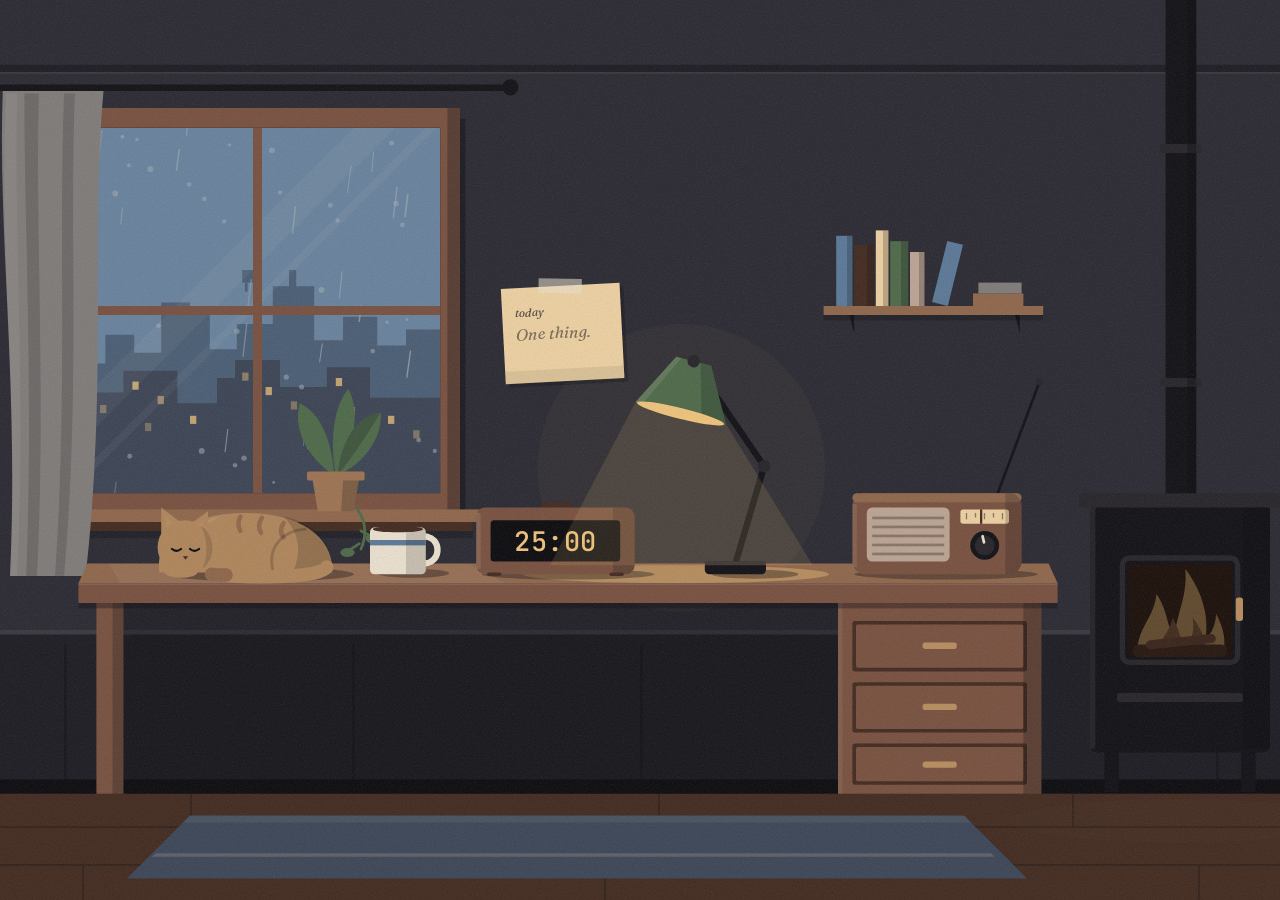
==== index.html @ 8e15c272 "Phase 2: room scene, responsive layout and object buttons - index.html with the final SVG scene and " ====
<!doctype html>
<html lang="en" data-time="evening">
<head>
  <meta charset="utf-8">
  <meta name="viewport" content="width=device-width, initial-scale=1, viewport-fit=cover">
  <meta http-equiv="Content-Security-Policy" content="default-src 'self'; script-src 'self'; style-src 'self'; font-src 'self'; img-src 'self' data:; media-src 'self'; connect-src 'self'; manifest-src 'self'; worker-src 'self'; object-src 'none'; base-uri 'none'; form-action 'none'">
  <meta name="description" content="A quiet room to focus in. Rain, a kettle, a stove, a radio and a desk clock that keeps your Pomodoro.">
  <meta name="color-scheme" content="dark">
  <meta name="theme-color" content="#2b2a33">
  <title>Nook</title>
  <link rel="icon" href="icons/favicon.svg" type="image/svg+xml">
  <link rel="preload" href="fonts/fraunces-var.woff2" as="font" type="font/woff2" crossorigin>
  <link rel="preload" href="fonts/fraunces-var-italic.woff2" as="font" type="font/woff2" crossorigin>
  <link rel="preload" href="fonts/jetbrains-mono-var.woff2" as="font" type="font/woff2" crossorigin>
  <link rel="stylesheet" href="css/tokens.css">
  <link rel="stylesheet" href="css/room.css">
  <link rel="stylesheet" href="css/ui.css">
  <script type="module" src="js/main.js"></script>
</head>
<body>
  <h1 class="visually-hidden">Nook, a focus room</h1>

  <main class="stage">
    <div class="scene" id="scene">
  <svg class="room" viewBox="0 0 1600 1000" preserveAspectRatio="xMidYMid meet" aria-hidden="true" focusable="false">
        <defs>
          <clipPath id="glass-clip"><rect x="172" y="142" width="406" height="406"/></clipPath>
          <clipPath id="firebox-clip"><rect x="1342" y="626" width="116" height="104" rx="6"/></clipPath>
        </defs>

        <!-- ===== Back wall ===== -->
        <g class="layer-wall">
          <rect class="f-wall" width="1600" height="1000"/>
          <rect class="f-wall-deep" y="72" width="1600" height="8"/>
          <rect class="f-wall-lit" y="80" width="1600" height="2"/>
          <rect class="f-wall-deep" y="700" width="1600" height="180"/>
          <rect class="f-wall-lit" y="700" width="1600" height="5"/>
          <g class="f-ink" opacity=".35">
            <rect x="160" y="716" width="3" height="150"/><rect x="480" y="716" width="3" height="150"/>
            <rect x="800" y="716" width="3" height="150"/><rect x="1120" y="716" width="3" height="150"/>
            <rect x="1440" y="716" width="3" height="150"/>
          </g>
        </g>

        <!-- ===== Lamp light on the wall: stepped, flat, no blur ===== -->
        <g class="lamp-halo" aria-hidden="true">
          <circle cx="846" cy="520" r="160"/>
        </g>

        <!-- ===== Window ===== -->
        <g id="window">
          <rect class="f-ink" x="160" y="132" width="446" height="446" opacity=".45"/>
          <g clip-path="url(#glass-clip)">
            <rect class="f-sky" x="172" y="142" width="406" height="406"/>
            <path class="f-city-far" d="M172 548V404h34v-32h32v20h30v-56h32v14h22v38h30v-28h40v-42h18v-18h8v18h20v60h32v-26h38v32h32v-18h38v182z"/>
            <g class="f-city-far"><rect x="358" y="300" width="22" height="14"/><rect x="361" y="314" width="3" height="10"/><rect x="374" y="314" width="3" height="10"/></g>
            <path class="f-city" d="M172 548V436h54v-24h60v36h44v-28h20v-20h50v30h52v-22h48v34h78v106z"/>
            <g class="city-lights f-lamp">
              <rect x="186" y="450" width="7" height="9"/><rect x="200" y="450" width="7" height="9" fill-opacity=".5"/>
              <rect x="236" y="424" width="7" height="9"/><rect x="264" y="440" width="7" height="9" fill-opacity=".7"/>
              <rect x="250" y="470" width="7" height="9" fill-opacity=".45"/><rect x="300" y="462" width="7" height="9"/>
              <rect x="358" y="414" width="7" height="9" fill-opacity=".6"/><rect x="384" y="430" width="7" height="9"/>
              <rect x="412" y="446" width="7" height="9" fill-opacity=".5"/><rect x="462" y="420" width="7" height="9"/>
              <rect x="476" y="452" width="7" height="9" fill-opacity=".7"/><rect x="520" y="462" width="7" height="9"/>
              <rect x="548" y="478" width="7" height="9" fill-opacity=".5"/><rect x="430" y="490" width="7" height="9" fill-opacity=".6"/>
            </g>
            <g class="rain">
              <g class="rain-tier" data-tier="1">
              <line class="streak" x1="363" y1="360" x2="359" y2="396" stroke-width="1.5" stroke-opacity="0.53"/>
              <line class="streak" x1="530" y1="208" x2="526" y2="242" stroke-width="1.5" stroke-opacity="0.6"/>
              <line class="streak" x1="504" y1="169" x2="502" y2="191" stroke-width="1.2" stroke-opacity="0.57"/>
              <line class="streak" x1="545" y1="390" x2="541" y2="419" stroke-width="1.5" stroke-opacity="0.74"/>
              <line class="streak" x1="447" y1="382" x2="444" y2="402" stroke-width="1.2" stroke-opacity="0.68"/>
              <line class="streak" x1="202" y1="145" x2="198" y2="180" stroke-width="1.8" stroke-opacity="0.36"/>
              <line class="streak" x1="368" y1="311" x2="364" y2="345" stroke-width="1.8" stroke-opacity="0.44"/>
              <line class="streak" x1="298" y1="132" x2="296" y2="150" stroke-width="1.8" stroke-opacity="0.46"/>
              <line class="streak" x1="589" y1="538" x2="585" y2="573" stroke-width="1.8" stroke-opacity="0.45"/>
              <line class="streak" x1="490" y1="340" x2="488" y2="357" stroke-width="1.8" stroke-opacity="0.66"/>
              <line class="streak" x1="342" y1="477" x2="339" y2="502" stroke-width="1.2" stroke-opacity="0.69"/>
              <line class="streak" x1="176" y1="216" x2="172" y2="252" stroke-width="1.5" stroke-opacity="0.5"/>
              <line class="streak" x1="469" y1="302" x2="466" y2="331" stroke-width="1.2" stroke-opacity="0.66"/>
              <line class="streak" x1="288" y1="166" x2="285" y2="189" stroke-width="1.5" stroke-opacity="0.65"/>
              <line class="streak" x1="225" y1="231" x2="223" y2="249" stroke-width="1.2" stroke-opacity="0.54"/>
              <line class="streak" x1="378" y1="410" x2="375" y2="430" stroke-width="1.8" stroke-opacity="0.43"/>
              <line class="streak" x1="479" y1="184" x2="475" y2="214" stroke-width="1.2" stroke-opacity="0.51"/>
              <line class="streak" x1="586" y1="130" x2="582" y2="165" stroke-width="1.8" stroke-opacity="0.47"/>
              <line class="streak" x1="542" y1="216" x2="539" y2="241" stroke-width="1.8" stroke-opacity="0.61"/>
              <line class="streak" x1="218" y1="536" x2="215" y2="556" stroke-width="1.5" stroke-opacity="0.35"/>
              <line class="streak" x1="429" y1="470" x2="426" y2="495" stroke-width="1.2" stroke-opacity="0.39"/>
              <line class="streak" x1="417" y1="230" x2="414" y2="259" stroke-width="1.5" stroke-opacity="0.6"/>
              </g>
              <g class="rain-tier" data-tier="2">
              <line class="streak" x1="229" y1="371" x2="225" y2="405" stroke-width="1.2" stroke-opacity="0.7"/>
              <line class="streak" x1="252" y1="193" x2="247" y2="229" stroke-width="1.8" stroke-opacity="0.45"/>
              <line class="streak" x1="255" y1="433" x2="250" y2="470" stroke-width="1.2" stroke-opacity="0.62"/>
              <line class="streak" x1="337" y1="328" x2="335" y2="346" stroke-width="1.2" stroke-opacity="0.39"/>
              <line class="streak" x1="192" y1="525" x2="189" y2="546" stroke-width="1.8" stroke-opacity="0.51"/>
              <line class="streak" x1="350" y1="501" x2="347" y2="528" stroke-width="1.8" stroke-opacity="0.42"/>
              <line class="streak" x1="474" y1="158" x2="472" y2="179" stroke-width="1.8" stroke-opacity="0.61"/>
              <line class="streak" x1="431" y1="160" x2="428" y2="181" stroke-width="1.2" stroke-opacity="0.65"/>
              <line class="streak" x1="205" y1="299" x2="202" y2="320" stroke-width="1.2" stroke-opacity="0.42"/>
              <line class="streak" x1="329" y1="365" x2="326" y2="383" stroke-width="1.5" stroke-opacity="0.41"/>
              <line class="streak" x1="362" y1="266" x2="359" y2="298" stroke-width="1.8" stroke-opacity="0.58"/>
              <line class="streak" x1="234" y1="144" x2="232" y2="161" stroke-width="1.5" stroke-opacity="0.63"/>
              <line class="streak" x1="575" y1="139" x2="571" y2="169" stroke-width="1.5" stroke-opacity="0.38"/>
              <line class="streak" x1="305" y1="186" x2="303" y2="204" stroke-width="1.5" stroke-opacity="0.57"/>
              <line class="streak" x1="481" y1="499" x2="477" y2="531" stroke-width="1.8" stroke-opacity="0.4"/>
              <line class="streak" x1="575" y1="270" x2="573" y2="288" stroke-width="1.5" stroke-opacity="0.71"/>
              <line class="streak" x1="537" y1="301" x2="533" y2="334" stroke-width="1.5" stroke-opacity="0.58"/>
              <line class="streak" x1="435" y1="287" x2="431" y2="316" stroke-width="1.8" stroke-opacity="0.38"/>
              <line class="streak" x1="214" y1="177" x2="211" y2="199" stroke-width="1.5" stroke-opacity="0.64"/>
              <line class="streak" x1="337" y1="431" x2="333" y2="460" stroke-width="1.5" stroke-opacity="0.54"/>
              <line class="streak" x1="400" y1="343" x2="397" y2="370" stroke-width="1.5" stroke-opacity="0.59"/>
              <line class="streak" x1="375" y1="224" x2="371" y2="256" stroke-width="1.5" stroke-opacity="0.66"/>
              </g>
              <g class="rain-tier" data-tier="3">
              <line class="streak" x1="449" y1="329" x2="445" y2="365" stroke-width="1.5" stroke-opacity="0.47"/>
              <line class="streak" x1="457" y1="213" x2="454" y2="233" stroke-width="1.5" stroke-opacity="0.61"/>
              <line class="streak" x1="359" y1="496" x2="356" y2="519" stroke-width="1.8" stroke-opacity="0.45"/>
              <line class="streak" x1="439" y1="460" x2="435" y2="492" stroke-width="1.2" stroke-opacity="0.7"/>
              <line class="streak" x1="335" y1="369" x2="332" y2="392" stroke-width="1.2" stroke-opacity="0.4"/>
              <line class="streak" x1="321" y1="497" x2="319" y2="514" stroke-width="1.2" stroke-opacity="0.73"/>
              <line class="streak" x1="291" y1="199" x2="287" y2="225" stroke-width="1.5" stroke-opacity="0.72"/>
              <line class="streak" x1="520" y1="287" x2="517" y2="314" stroke-width="1.8" stroke-opacity="0.48"/>
              <line class="streak" x1="523" y1="533" x2="520" y2="559" stroke-width="1.2" stroke-opacity="0.68"/>
              <line class="streak" x1="291" y1="379" x2="287" y2="410" stroke-width="1.5" stroke-opacity="0.58"/>
              <line class="streak" x1="304" y1="455" x2="302" y2="471" stroke-width="1.2" stroke-opacity="0.51"/>
              <line class="streak" x1="255" y1="445" x2="252" y2="467" stroke-width="1.2" stroke-opacity="0.67"/>
              <line class="streak" x1="583" y1="177" x2="581" y2="196" stroke-width="1.8" stroke-opacity="0.61"/>
              <line class="streak" x1="510" y1="523" x2="507" y2="554" stroke-width="1.2" stroke-opacity="0.68"/>
              <line class="streak" x1="282" y1="423" x2="278" y2="455" stroke-width="1.8" stroke-opacity="0.64"/>
              <line class="streak" x1="250" y1="242" x2="247" y2="265" stroke-width="1.8" stroke-opacity="0.73"/>
              <line class="streak" x1="383" y1="539" x2="381" y2="558" stroke-width="1.8" stroke-opacity="0.71"/>
              <line class="streak" x1="212" y1="512" x2="208" y2="544" stroke-width="1.2" stroke-opacity="0.53"/>
              <line class="streak" x1="258" y1="494" x2="256" y2="510" stroke-width="1.8" stroke-opacity="0.58"/>
              <line class="streak" x1="540" y1="457" x2="536" y2="493" stroke-width="1.5" stroke-opacity="0.48"/>
              <line class="streak" x1="583" y1="171" x2="578" y2="206" stroke-width="1.8" stroke-opacity="0.72"/>
              <line class="streak" x1="227" y1="229" x2="224" y2="254" stroke-width="1.2" stroke-opacity="0.74"/>
              <line class="streak" x1="398" y1="454" x2="396" y2="477" stroke-width="1.8" stroke-opacity="0.69"/>
              <line class="streak" x1="320" y1="164" x2="317" y2="190" stroke-width="1.8" stroke-opacity="0.52"/>
              <line class="streak" x1="290" y1="507" x2="287" y2="528" stroke-width="1.2" stroke-opacity="0.52"/>
              <line class="streak" x1="191" y1="349" x2="187" y2="380" stroke-width="1.2" stroke-opacity="0.54"/>
              </g>
              <g class="drops">
              <circle cx="572" cy="501" r="2.4"/>
              <circle cx="446" cy="322" r="3.2"/>
              <circle cx="407" cy="419" r="2.9"/>
              <circle cx="352" cy="368" r="3.1"/>
              <circle cx="400" cy="214" r="2.4"/>
              <circle cx="536" cy="250" r="2.7"/>
              <circle cx="554" cy="489" r="2.6"/>
              <circle cx="299" cy="205" r="2.5"/>
              <circle cx="287" cy="344" r="2.2"/>
              <circle cx="225" cy="152" r="2.2"/>
              <circle cx="391" cy="167" r="3.2"/>
              <circle cx="393" cy="536" r="1.6"/>
              <circle cx="217" cy="215" r="3.3"/>
              <circle cx="360" cy="509" r="3.0"/>
              <circle cx="338" cy="246" r="2.4"/>
              <circle cx="313" cy="501" r="3.3"/>
              <circle cx="541" cy="355" r="1.6"/>
              <circle cx="344" cy="161" r="1.9"/>
              <circle cx="455" cy="531" r="1.5"/>
              <circle cx="241" cy="155" r="2.0"/>
              <circle cx="464" cy="245" r="2.4"/>
              <circle cx="376" cy="377" r="3.1"/>
              <circle cx="424" cy="430" r="2.8"/>
              <circle cx="524" cy="159" r="2.7"/>
              <circle cx="503" cy="390" r="2.5"/>
              <circle cx="519" cy="358" r="1.8"/>
              <circle cx="265" cy="362" r="2.6"/>
              <circle cx="233" cy="507" r="2.7"/>
              <circle cx="316" cy="221" r="2.6"/>
              <circle cx="529" cy="226" r="3.0"/>
              <circle cx="256" cy="188" r="3.2"/>
              <circle cx="232" cy="184" r="2.2"/>
              <circle cx="350" cy="517" r="2.5"/>
              <circle cx="456" cy="228" r="2.7"/>
              </g>
            </g>
            <path class="f-paper glass-sheen" d="M172 452 482 142h46L172 498zM172 532 562 142h12L172 544z"/>
          </g>
          <path class="f-wood" fill-rule="evenodd" d="M150 120h450v450H150zM172 142v406h406V142z"/>
          <rect class="f-wood" x="370" y="142" width="10" height="406"/>
          <rect class="f-wood" x="172" y="340" width="406" height="10"/>
          <rect class="f-paper" x="150" y="120" width="5" height="450" opacity=".12"/>
          <rect class="f-ink" x="586" y="120" width="14" height="450" opacity=".3"/>
          <rect class="f-wood-lit" x="128" y="566" width="494" height="14"/>
          <rect class="f-wood-dark" x="136" y="580" width="478" height="10"/>
          <rect class="f-ink" x="136" y="590" width="478" height="8" opacity=".3"/>
        </g>

        <!-- ===== Curtain and rod (left, nearest the light) ===== -->
        <g class="layer-curtain" aria-hidden="true">
          <path class="f-curtain" d="M92 100h112c-14 150 4 330-20 540H100c10-210-14-380-8-540z"/>
          <path class="f-ink" opacity=".16" d="M132 104c-4 160 8 330-2 536h-12c8-210-2-380-2-536zM172 104c-6 170 6 330-12 536h-10c14-200 4-370 10-536z"/>
          <path class="f-paper" opacity=".08" d="M96 104h12c-4 160 10 330 0 536h-8c10-210-14-380-4-536z"/>
          <rect class="f-iron" x="76" y="94" width="580" height="7" rx="3"/>
          <circle class="f-iron" cx="76" cy="97" r="9"/><circle class="f-iron" cx="656" cy="97" r="9"/>
        </g>

        <!-- ===== Plant on the sill ===== -->
        <g id="plant" aria-hidden="true" transform="translate(-70 0)">
          <path class="f-plant" d="M530 528c-30-20-46-52-38-80 22 10 36 40 38 80zM534 528c4-40 22-66 48-70 2 30-20 58-48 70zM532 528c-8-44 0-80 14-96 14 28 6 66-14 96z"/>
          <path class="f-ink" opacity=".22" d="M534 528c4-40 22-66 48-70-14 22-28 46-48 70z"/>
          <path class="f-plant" d="M556 566c10 14 10 30 4 44M560 590l12 6M558 604l-12 8" stroke-width="3" fill="none" stroke-linecap="round"/>
          <ellipse class="f-plant" cx="574" cy="598" rx="9" ry="6"/><ellipse class="f-plant" cx="545" cy="614" rx="8" ry="5"/>
          <path class="f-pot" d="M506 532h52l-6 36h-40z"/>
          <rect class="f-pot" x="500" y="524" width="64" height="10" rx="2"/>
          <path class="f-ink" opacity=".22" d="M540 534h18l-6 34h-14z"/>
        </g>

        <!-- ===== Sticky note: the one task ===== -->
        <g id="note" transform="rotate(-3 707 370)">
          <rect class="f-ink" x="652" y="322" width="132" height="106" opacity=".3"/>
          <rect class="f-note" x="648" y="318" width="132" height="106"/>
          <path class="f-ink" opacity=".08" d="M648 410h132v14H648z"/>
          <rect class="f-paper" x="690" y="310" width="48" height="16" opacity=".55" transform="rotate(4 714 318)"/>
          <text class="note-label" x="662" y="350">today</text>
          <text class="note-text" id="note-line-1" x="662" y="376">Finish the</text>
          <text class="note-text" id="note-line-2" x="662" y="400">chapter draft</text>
              <text class="note-text" id="note-line-3" x="662" y="410"></text>
        </g>

        <!-- ===== Wall shelf with books ===== -->
        <g id="shelf" aria-hidden="true">
          <path class="f-iron" d="M1030 340h8v30zM1214 340h8v30z"/>
          <rect class="f-rain" x="1018" y="262" width="18" height="78"/>
          <rect class="f-wood-dark" x="1038" y="272" width="22" height="68"/>
          <rect class="f-note" x="1062" y="256" width="14" height="84"/>
          <rect class="f-plant" x="1078" y="268" width="20" height="72"/>
          <rect class="f-grille" x="1100" y="280" width="16" height="60"/>
          <rect class="f-rain" x="1124" y="270" width="18" height="70" transform="rotate(14 1142 340)"/>
          <rect class="f-wood-lit" x="1170" y="326" width="56" height="14"/>
          <rect class="f-curtain" x="1176" y="314" width="48" height="12"/>
          <g class="f-ink" opacity=".22"><rect x="1030" y="262" width="6" height="78"/><rect x="1052" y="272" width="8" height="68"/><rect x="1070" y="256" width="6" height="84"/><rect x="1090" y="268" width="8" height="72"/><rect x="1110" y="280" width="6" height="60"/></g>
          <rect class="f-wood-lit" x="1004" y="340" width="244" height="10"/>
          <rect class="f-ink" x="1004" y="350" width="244" height="6" opacity=".3"/>
        </g>

        <!-- ===== Floor and rug ===== -->
        <g class="layer-floor" aria-hidden="true">
          <rect class="f-ink" y="866" width="1600" height="16"/>
          <rect class="f-wood-dark" y="882" width="1600" height="118"/>
          <g class="f-ink" opacity=".3"><rect y="918" width="1600" height="2"/><rect y="960" width="1600" height="2"/><rect x="300" y="882" width="2" height="36"/><rect x="820" y="882" width="2" height="36"/><rect x="1280" y="882" width="2" height="36"/><rect x="560" y="920" width="2" height="40"/><rect x="1040" y="920" width="2" height="40"/><rect x="180" y="962" width="2" height="38"/><rect x="760" y="962" width="2" height="38"/><rect x="1420" y="962" width="2" height="38"/></g>
          <path class="f-rug" d="M300 906h860l70 70H230z"/>
          <path class="f-paper" opacity=".07" d="M300 906h860l8 8H292z"/>
          <path class="f-curtain" opacity=".5" d="M262 948h928l4 4H258z"/>
        </g>

        <!-- ===== Wood stove: crackle ===== -->
        <g id="stove" class="stove-group">
          <ellipse class="fire-floor" cx="1400" cy="912" rx="190" ry="24"/>
          <rect class="f-iron" x="1384" y="0" width="34" height="552"/>
          <rect class="f-iron-lit" x="1378" y="160" width="46" height="10" rx="2"/>
          <rect class="f-iron-lit" x="1378" y="420" width="46" height="10" rx="2"/>
          <rect class="f-ink" x="1408" y="0" width="10" height="552" opacity=".35"/>
          <rect class="f-iron" x="1316" y="830" width="16" height="50"/><rect class="f-iron" x="1468" y="830" width="16" height="50"/>
          <rect class="f-iron" x="1300" y="560" width="200" height="276" rx="8"/>
          <rect class="f-iron-lit" x="1288" y="548" width="224" height="16" rx="3"/>
          <rect class="f-paper" x="1300" y="564" width="6" height="268" opacity=".08"/>
          <rect class="f-ink" x="1470" y="564" width="30" height="268" opacity=".3"/>
          <rect class="f-ember" x="1342" y="626" width="116" height="104" rx="6"/>
          <g clip-path="url(#firebox-clip)" class="fire">
            <path class="f-lamp" d="M1352 730c0-34 18-40 22-70 14 22 10 34 20 46 4-30 14-42 12-74 22 30 26 58 22 78 8-6 12-18 12-28 10 18 12 36 6 48z"/>
            <path class="f-wood-lit" d="M1374 730c2-20 14-26 18-44 8 16 8 26 16 34 6-12 8-20 6-34 14 18 16 32 12 44z"/>
            <rect class="f-wood-dark" x="1348" y="716" width="104" height="14" rx="6"/>
            <rect class="f-wood" x="1362" y="708" width="78" height="10" rx="5" transform="rotate(-6 1400 713)"/>
          </g>
          <rect class="f-iron-lit" x="1336" y="620" width="128" height="116" rx="8" fill="none" stroke-width="6"/>
          <rect class="f-brass" x="1462" y="664" width="8" height="26" rx="3"/>
          <rect class="f-iron-lit" x="1330" y="770" width="140" height="10" rx="3"/>
          <g aria-hidden="true">
            <rect class="f-wood-dark" x="1514" y="842" width="74" height="38" rx="4"/>
            <circle class="f-wood-lit" cx="1530" cy="836" r="13"/><circle class="f-wood-lit" cx="1558" cy="838" r="12"/><circle class="f-wood-lit" cx="1544" cy="818" r="12"/>
            <circle class="f-wood-dark" cx="1530" cy="836" r="5"/><circle class="f-wood-dark" cx="1558" cy="838" r="4"/><circle class="f-wood-dark" cx="1544" cy="818" r="4"/>
          </g>
        </g>

        <!-- ===== Desk ===== -->
        <g id="desk" aria-hidden="true">
          <rect class="f-ink" x="226" y="670" width="794" height="212" opacity=".3"/>
          <rect class="f-wood" x="196" y="668" width="30" height="214"/>
          <rect class="f-ink" x="214" y="668" width="12" height="214" opacity=".25"/>
          <rect class="f-wood" x="1020" y="668" width="226" height="214"/>
          <rect class="f-paper" x="1020" y="668" width="5" height="214" opacity=".08"/>
          <g class="f-wood-dark"><rect x="1036" y="690" width="194" height="56" rx="3"/><rect x="1036" y="758" width="194" height="56" rx="3"/><rect x="1036" y="826" width="194" height="46" rx="3"/></g>
          <g class="f-wood"><rect x="1040" y="694" width="186" height="48" rx="2"/><rect x="1040" y="762" width="186" height="48" rx="2"/><rect x="1040" y="830" width="186" height="38" rx="2"/></g>
          <g class="f-brass"><rect x="1114" y="714" width="38" height="7" rx="3"/><rect x="1114" y="782" width="38" height="7" rx="3"/><rect x="1114" y="846" width="38" height="7" rx="3"/></g>
          <rect class="f-ink" x="1226" y="668" width="20" height="214" opacity=".28"/>
          <path class="f-wood-lit" d="M186 626h1068l10 22H176z"/>
          <path class="daylight" d="M210 626h400l40 22H222z"/>
          <ellipse class="lamp-pool" cx="840" cy="638" rx="170" ry="10"/>
          <rect class="f-wood" x="176" y="648" width="1088" height="22"/>
          <rect class="f-ink" x="176" y="670" width="1088" height="6" opacity=".35"/>
          <rect class="f-paper" x="176" y="648" width="1088" height="2" opacity=".1"/>
        </g>

        <!-- ===== Cat, asleep ===== -->
        <g id="cat" class="cat" data-state="asleep">
          <ellipse class="f-ink" cx="378" cy="638" rx="104" ry="8" opacity=".35"/>
          <g class="cat-body">
            <path class="f-fur" d="M266 636c-6-40 34-66 96-66 62 0 98 28 96 66z"/>
            <path class="f-ink" opacity=".18" d="M404 574c38 8 56 32 54 62h-44c12-24 6-46-10-62z"/>
            <path class="f-wood" fill="none" stroke-width="5" stroke-linecap="round" opacity=".55" d="M356 574c-3 6-3 11 0 16M380 575c-4 6-4 12-1 17M404 581c-4 6-4 11 0 16"/>
            <path class="f-paper" opacity=".12" d="M272 626c2-26 26-46 62-52-26 12-46 30-52 52z"/>
            <path class="f-ink" fill="none" stroke-width="3" stroke-linecap="round" opacity=".2" d="M392 634c-6-26 10-44 36-46"/>
          </g>
          <path class="f-fur" fill="none" stroke-width="15" stroke-linecap="round" d="M452 630c-4 10-60 14-128 8"/>
          <path class="f-wood" fill="none" stroke-width="15" stroke-linecap="round" opacity=".6" d="M340 639c-6 0-12 0-16-1"/>
          <g class="cat-head">
            <path class="f-fur" d="M268 598l0-34 24 18zM298 584l22-16 0 30z"/>
            <path class="f-brass" opacity=".7" d="M273 590l0-16 11 9zM304 586l10-8 0 13z"/>
            <circle class="f-fur" cx="294" cy="608" r="30"/>
            <path class="f-ink" opacity=".14" d="M312 584a30 30 0 0 1 2 48c6-15 6-33-2-48z"/>
            <path class="f-ink" fill="none" stroke-width="2.4" stroke-linecap="round" d="M280 610q5 4 10 0M300 610q5 4 10 0"/>
            <path class="f-wood-dark" d="M292 618h6l-3 4z"/>
            <ellipse class="f-fur" cx="290" cy="636" rx="18" ry="6"/>
          </g>
        </g>

        <!-- ===== Mug: café ===== -->
        <g id="mug">
          <g class="steam" fill="none" stroke-width="3" stroke-linecap="round">
            <path d="M520 574c-10-14 8-24 0-40-6-12 4-20 2-30"/>
            <path d="M540 570c-8-12 8-22 2-36-4-10 4-16 2-24"/>
          </g>
          <ellipse class="f-ink" cx="548" cy="637" rx="40" ry="5" opacity=".35"/>
          <path class="f-paper" fill="none" stroke-width="7" d="M560 596c20 0 20 30 0 30"/>
          <rect class="f-paper" x="500" y="586" width="62" height="52" rx="5"/>
          <rect class="f-rain" x="500" y="600" width="62" height="6"/>
          <path class="f-ink" opacity=".16" d="M540 586h17a5 5 0 0 1 5 5v42a5 5 0 0 1-5 5h-17z"/>
          <ellipse class="f-wood-dark" cx="531" cy="588" rx="28" ry="3.5"/>
        </g>

        <!-- ===== Desk clock: the timer ===== -->
        <g id="clock">
          <ellipse class="f-ink" cx="720" cy="638" rx="96" ry="6" opacity=".35"/>
          <rect class="f-wood-dark" x="690" y="558" width="34" height="8" rx="3"/>
          <rect class="f-wood" x="618" y="564" width="176" height="74" rx="10"/>
          <rect class="f-paper" x="618" y="570" width="5" height="62" opacity=".12"/>
          <path class="f-ink" opacity=".2" d="M770 564h14a10 10 0 0 1 10 10v54a10 10 0 0 1-10 10h-14z"/>
          <rect class="f-ink" x="634" y="578" width="144" height="46" rx="4"/>
          <text class="clock-digits" id="clock-digits" x="706" y="612" text-anchor="middle">25:00</text>
          <g class="f-wood-dark"><rect x="630" y="636" width="16" height="4" rx="2"/><rect x="766" y="636" width="16" height="4" rx="2"/></g>
        </g>

        <!-- ===== Desk lamp ===== -->
        <g id="lamp">
          <ellipse class="f-ink" cx="928" cy="638" rx="48" ry="5" opacity=".35"/>
          <path class="f-iron" fill="none" stroke-width="7" stroke-linecap="round" stroke-linejoin="round" d="M906 626l32-108-78-114"/>
          <circle class="f-iron-lit" cx="938" cy="518" r="7"/>
          <rect class="f-iron" x="872" y="624" width="68" height="14" rx="5"/>
          <rect class="f-iron-lit" x="872" y="624" width="68" height="4" rx="2"/>
          <g transform="translate(850 440) rotate(14)">
            <path class="f-plant" d="M-20-40h40l32 60h-104z"/>
            <path class="f-ink" opacity=".2" d="M8-40h12l32 60h-28z"/>
            <path class="f-paper" opacity=".12" d="M-20-40h6l-30 60h-8z"/>
            <ellipse class="bulb" cx="0" cy="20" rx="50" ry="6"/>
            <circle class="f-iron-lit" cx="0" cy="-40" r="7"/>
          </g>
        </g>

        <!-- ===== Radio: music ===== -->
        <g id="radio">
          <ellipse class="f-ink" cx="1140" cy="638" rx="102" ry="6" opacity=".35"/>
          <path class="f-iron" fill="none" stroke-width="3" stroke-linecap="round" d="M1196 552l48-128"/>
          <circle class="f-iron-lit" cx="1244" cy="424" r="4"/>
          <rect class="f-wood" x="1036" y="548" width="188" height="90" rx="14"/>
          <rect class="f-wood-lit" x="1036" y="548" width="188" height="10" rx="5"/>
          <rect class="f-paper" x="1036" y="560" width="5" height="70" opacity=".1"/>
          <rect class="f-grille" x="1052" y="564" width="92" height="60" rx="6"/>
          <g class="f-ink" opacity=".3"><rect x="1058" y="574" width="80" height="3"/><rect x="1058" y="584" width="80" height="3"/><rect x="1058" y="594" width="80" height="3"/><rect x="1058" y="604" width="80" height="3"/><rect x="1058" y="614" width="80" height="3"/></g>
          <rect class="f-note radio-dial" x="1156" y="566" width="54" height="16" rx="3"/>
          <g class="f-ink" opacity=".45"><rect x="1162" y="570" width="1.5" height="7"/><rect x="1172" y="570" width="1.5" height="5"/><rect x="1182" y="570" width="1.5" height="7"/><rect x="1192" y="570" width="1.5" height="5"/><rect x="1202" y="570" width="1.5" height="7"/></g>
          <rect class="f-wood-dark radio-needle" x="1180" y="566" width="2.5" height="16"/>
          <circle class="f-iron" cx="1183" cy="606" r="16"/>
          <circle class="f-iron-lit" cx="1183" cy="606" r="11"/>
          <g class="radio-knob"><rect class="f-paper" x="1181.5" y="594" width="3" height="10" rx="1.5"/></g>
          <path class="f-ink" opacity=".2" d="M1206 548h4a14 14 0 0 1 14 14v62a14 14 0 0 1-14 14h-4z"/>
        </g>

        <!-- ===== Lamp light cone, over the desk ===== -->
        <path class="lamp-cone" aria-hidden="true" d="M795 447l101 25 96 156H700z"/>

      </svg>

      <div class="objects">
        <div class="obj" data-obj="window" data-sound="rain">
          <button class="obj-btn" type="button" aria-pressed="false" aria-label="Rain at the window"></button>
          <div class="tag"><div class="tag-inner">
            <span class="tag-label">Rain <span class="tag-state">off</span></span>
            <input class="slider" type="range" min="0" max="100" step="1" value="60" aria-label="Rain volume">
          </div></div>
        </div>

        <div class="obj" data-obj="note">
          <button class="obj-btn" type="button" aria-label="Sticky note. Edit this session's one task"></button>
          <div class="tag"><div class="tag-inner">
            <label class="tag-label" for="task-input">The one thing</label>
            <input class="tag-input" id="task-input" type="text" maxlength="40" autocomplete="off" spellcheck="true" placeholder="What is this session for?">
          </div></div>
        </div>

        <div class="obj" data-obj="stove" data-sound="fire">
          <button class="obj-btn" type="button" aria-pressed="false" aria-label="Fire in the stove"></button>
          <div class="tag"><div class="tag-inner">
            <span class="tag-label">Fire <span class="tag-state">off</span></span>
            <input class="slider" type="range" min="0" max="100" step="1" value="50" aria-label="Fire volume">
          </div></div>
        </div>

        <div class="obj" data-obj="radio" data-sound="radio">
          <button class="obj-btn" type="button" aria-pressed="false" aria-label="Radio, soft music"></button>
          <div class="tag"><div class="tag-inner">
            <span class="tag-label">Radio <span class="tag-state">off</span></span>
            <input class="slider" type="range" min="0" max="100" step="1" value="45" aria-label="Radio volume">
          </div></div>
        </div>

        <div class="obj" data-obj="lamp">
          <button class="obj-btn" type="button" aria-pressed="true" aria-label="Desk lamp"></button>
          <div class="tag"><div class="tag-inner">
            <span class="tag-label">Lamp <span class="tag-state">on</span></span>
          </div></div>
        </div>

        <div class="obj" data-obj="clock">
          <button class="obj-btn" type="button" aria-label="Desk clock, 25 minutes"></button>
          <div class="tag"><div class="tag-inner">
            <span class="tag-label">Clock <span class="tag-state">25 minutes</span></span>
          </div></div>
        </div>

        <div class="obj" data-obj="mug" data-sound="cafe">
          <button class="obj-btn" type="button" aria-pressed="false" aria-label="Mug, café sounds"></button>
          <div class="tag"><div class="tag-inner">
            <span class="tag-label">Café <span class="tag-state">off</span></span>
            <input class="slider" type="range" min="0" max="100" step="1" value="40" aria-label="Café volume">
          </div></div>
        </div>

        <div class="obj" data-obj="cat">
          <button class="obj-btn" type="button" aria-label="The cat, asleep"></button>
          <div class="tag"><div class="tag-inner">
            <span class="tag-label">The cat <span class="tag-state">asleep</span></span>
          </div></div>
        </div>
      </div>
    </div>
  </main>

  <section class="drawer" id="drawer" data-open="false" aria-label="Sounds">
    <button class="drawer-handle" type="button" aria-expanded="false" aria-controls="drawer-body">
      <span>Sounds</span>
      <span class="drawer-handle-end"><span class="drawer-summary">all quiet</span><span class="drawer-chevron" aria-hidden="true"></span></span>
    </button>
    <div class="drawer-body" id="drawer-body">
      <div class="shelf-row" data-sound="rain">
        <button class="shelf-toggle" type="button" aria-pressed="false"><span class="pip" aria-hidden="true"></span>Rain</button>
        <input class="slider" type="range" min="0" max="100" step="1" value="60" aria-label="Rain volume">
      </div>
      <div class="shelf-row" data-sound="cafe">
        <button class="shelf-toggle" type="button" aria-pressed="false"><span class="pip" aria-hidden="true"></span>Café</button>
        <input class="slider" type="range" min="0" max="100" step="1" value="40" aria-label="Café volume">
      </div>
      <div class="shelf-row" data-sound="fire">
        <button class="shelf-toggle" type="button" aria-pressed="false"><span class="pip" aria-hidden="true"></span>Fire</button>
        <input class="slider" type="range" min="0" max="100" step="1" value="50" aria-label="Fire volume">
      </div>
      <div class="shelf-row" data-sound="radio">
        <button class="shelf-toggle" type="button" aria-pressed="false"><span class="pip" aria-hidden="true"></span>Radio</button>
        <input class="slider" type="range" min="0" max="100" step="1" value="45" aria-label="Radio volume">
      </div>
    </div>
  </section>

  <svg class="grain-layer" aria-hidden="true" focusable="false">
    <filter id="grain" x="0" y="0" width="100%" height="100%" color-interpolation-filters="sRGB">
      <feTurbulence type="fractalNoise" baseFrequency="0.9" numOctaves="2" seed="4" stitchTiles="stitch"/>
      <feColorMatrix type="saturate" values="0"/>
    </filter>
    <rect class="grain" width="100%" height="100%" filter="url(#grain)"/>
  </svg>
</body>
</html>
---- css/tokens.css ----
/* ==========================================================================
   Nook — design tokens
   One mood: a rainy evening in an old apartment.
   Six base colours. Every time of day re-tunes the same six; the artwork
   never changes, only these values. Everything else is derived from them.
   ========================================================================== */

@font-face {
  font-family: "Fraunces";
  src: url("../fonts/fraunces-var.woff2") format("woff2");
  font-weight: 100 900;
  font-style: normal;
  font-display: swap;
}

@font-face {
  font-family: "Fraunces";
  src: url("../fonts/fraunces-var-italic.woff2") format("woff2");
  font-weight: 100 900;
  font-style: italic;
  font-display: swap;
}

@font-face {
  font-family: "JetBrains Mono";
  src: url("../fonts/jetbrains-mono-var.woff2") format("woff2");
  font-weight: 100 800;
  font-style: normal;
  font-display: swap;
}

/* --- Base palette: evening is the reference state ------------------------ */
:root,
[data-time="evening"] {
  --wall: #2b2a33;
  --wood: #7a5240;
  --lamp: #f2c57c;
  --rain: #5c7a99;
  --plant: #4f6b4a;
  --paper: #ede3d1;

  /* light levels (0–1), used as opacities in the scene */
  --daylight: 0.12;   /* light coming through the window */
  --lamp-on: 1;       /* desk lamp */
  --city-lights: 0.75;/* lit windows across the street */
  --sky-lift: 10%;    /* how much paper is mixed into the sky */
  --fire: 0.7;        /* stove glow; in the app this follows crackle volume */
}

[data-time="morning"] {
  --wall: #5a5d68;
  --wood: #8a604c;
  --lamp: #f2c57c;
  --rain: #afc2d3;
  --plant: #5c7c5a;
  --paper: #f1ebe0;

  --daylight: 0.55;
  --lamp-on: 0;
  --city-lights: 0.08;
  --sky-lift: 30%;
}

[data-time="afternoon"] {
  --wall: #534b48;
  --wood: #8c5d43;
  --lamp: #f2c57c;
  --rain: #a2a6a8;
  --plant: #5f7449;
  --paper: #f1e3cb;

  --daylight: 0.4;
  --lamp-on: 0;
  --city-lights: 0.2;
  --sky-lift: 22%;
}

[data-time="night"] {
  --wall: #1f1e26;
  --wood: #5b3d31;
  --lamp: #edb869;
  --rain: #33465c;
  --plant: #3b5038;
  --paper: #ddd2bf;

  --daylight: 0;
  --lamp-on: 1;
  --city-lights: 1;
  --sky-lift: 0%;
}

/* --- Derived tones ------------------------------------------------------
   Declared on every element that can change the base palette, so the
   mixes are recomputed there instead of being inherited pre-mixed.      */
:root,
[data-time] {
  --ink:        color-mix(in oklab, var(--wall), black 48%);
  --wall-deep:  color-mix(in oklab, var(--wall), black 20%);
  --wall-lit:   color-mix(in oklab, var(--wall), var(--paper) 9%);
  --iron:       color-mix(in oklab, var(--wall), black 38%);
  --iron-lit:   color-mix(in oklab, var(--iron), var(--paper) 12%);
  --wood-dark:  color-mix(in oklab, var(--wood), black 34%);
  --wood-lit:   color-mix(in oklab, var(--wood), var(--lamp) 20%);
  --brass:      color-mix(in oklab, var(--lamp), var(--wood) 45%);
  --fur:        color-mix(in oklab, var(--wood), var(--lamp) 48%);
  --note:       color-mix(in oklab, var(--lamp), var(--paper) 45%);
  --curtain:    color-mix(in oklab, var(--paper), var(--wall) 52%);
  --rug:        color-mix(in oklab, var(--rain), var(--wall) 62%);
  --grille:     color-mix(in oklab, var(--paper), var(--wood) 40%);
  --pot:        color-mix(in oklab, var(--wood), var(--lamp) 32%);
  --sky:        color-mix(in oklab, var(--rain), var(--paper) var(--sky-lift));
  --city-far:   color-mix(in oklab, var(--rain), var(--wall) 32%);
  --city:       color-mix(in oklab, var(--rain), var(--wall) 64%);
  --streak:     color-mix(in oklab, var(--rain), var(--paper) 50%);
  --ember:      color-mix(in oklab, var(--wood), black 62%);

  /* UI text and focus — checked for WCAG AA against --wall (see DESIGN.md) */
  --text:       var(--paper);
  --text-muted: color-mix(in oklab, var(--paper), var(--wall) 12%); /* ≥ 4.67:1 in every light */
  --focus:      var(--lamp);
}

/* --- Type ---------------------------------------------------------------- */
:root {
  --font-serif: "Fraunces", Georgia, "Times New Roman", serif;
  --font-mono: "JetBrains Mono", ui-monospace, "SF Mono", Menlo, monospace;

  --step--1: 0.8125rem;  /* 13px  labels under objects        */
  --step-0:  0.9375rem;  /* 15px  hint, settings body          */
  --step-1:  1.1875rem;  /* 19px  sticky note, popover titles  */
  --step-2:  1.5rem;     /* 24px  one-line status sentences    */
  --step-3:  2.375rem;   /* 38px  phone timer readout          */

  /* --- Motion ---------------------------------------------------------- */
  --ease-out: cubic-bezier(0.22, 1, 0.36, 1); /* settles, never overshoots */
  --ease-soft: cubic-bezier(0.45, 0, 0.55, 1);/* breathing, steam          */
  --dur-quick: 300ms;  /* labels, focus, slider thumbs   */
  --dur-calm: 500ms;   /* drawers, popovers, object state */
  --dur-slow: 800ms;   /* lamp warming, lighting changes  */
}
---- css/room.css ----
/* ==========================================================================
   Nook — the room (SVG scene)
   Shared by index.html and docs/room-preview.html. No id selectors here:
   the preview repeats the scene, so objects are styled by class/attribute.
   ========================================================================== */

.room { display: block; width: 100%; height: 100%; }

/* --- Fills ---------------------------------------------------------------
   Each class exposes its colour as --c, so a stroked shape (fill="none")
   reuses the same class for its stroke. */
.f-wall      { --c: var(--wall); }
.f-wall-deep { --c: var(--wall-deep); }
.f-wall-lit  { --c: var(--wall-lit); }
.f-ink       { --c: var(--ink); }
.f-iron      { --c: var(--iron); }
.f-iron-lit  { --c: var(--iron-lit); }
.f-wood      { --c: var(--wood); }
.f-wood-dark { --c: var(--wood-dark); }
.f-wood-lit  { --c: var(--wood-lit); }
.f-brass     { --c: var(--brass); }
.f-lamp      { --c: var(--lamp); }
.f-rain      { --c: var(--rain); }
.f-plant     { --c: var(--plant); }
.f-paper     { --c: var(--paper); }
.f-fur       { --c: var(--fur); }
.f-note      { --c: var(--note); }
.f-curtain   { --c: var(--curtain); }
.f-rug       { --c: var(--rug); }
.f-grille    { --c: var(--grille); }
.f-pot       { --c: var(--pot); }
.f-sky       { --c: var(--sky); }
.f-city-far  { --c: var(--city-far); }
.f-city      { --c: var(--city); }
.f-ember     { --c: var(--ember); }

[class*="f-"] { fill: var(--c); }
[class*="f-"][fill="none"] { fill: none; stroke: var(--c); }

/* --- Window -------------------------------------------------------------- */
.city-lights { opacity: var(--city-lights); transition: opacity var(--dur-slow) var(--ease-out); }
.streak      { stroke: var(--streak); stroke-linecap: round; }
.drops       { fill: var(--streak); opacity: 0.55; }
.glass-sheen { opacity: 0.05; }

/* --- Light: flat shapes at low opacity, scaled by tokens ----------------- */
.daylight  { fill: var(--paper); opacity: calc(var(--daylight) * 0.5); }
.lamp-halo { fill: var(--lamp);  opacity: calc(var(--lamp-on) * 0.035); }
.lamp-cone { fill: var(--lamp);  opacity: calc(var(--lamp-on) * 0.13); }
.lamp-pool { fill: var(--lamp);  opacity: calc(var(--lamp-on) * 0.4); }
.bulb      { fill: var(--lamp);  opacity: calc(0.15 + var(--lamp-on) * 0.85); }

/* The lamp warms up: bulb first, then the light it throws. */
.bulb { transition: opacity var(--dur-quick) var(--ease-out); }
.lamp-halo, .lamp-cone, .lamp-pool {
  transition: opacity var(--dur-slow) var(--ease-out) 120ms;
}

/* --- Stove: --fire follows the crackle volume ---------------------------- */
.fire       { opacity: calc(0.25 + var(--fire) * 0.75); transition: opacity var(--dur-slow) var(--ease-out); }
.fire-floor { fill: var(--lamp); opacity: calc(var(--fire) * 0.12); transition: opacity var(--dur-slow) var(--ease-out); }

/* --- Mug ----------------------------------------------------------------- */
.steam { stroke: var(--paper); opacity: 0.32; transition: opacity var(--dur-slow) var(--ease-out); }

/* --- Type inside the scene ----------------------------------------------- */
.clock-digits {
  font-family: var(--font-mono);
  font-weight: 500;
  font-size: 30px;
  letter-spacing: 0.02em;
  fill: var(--lamp);
}
.note-label {
  font-family: var(--font-serif);
  font-style: italic;
  font-size: 13px;
  fill: var(--ink);
  opacity: 0.7;
}
.note-text {
  font-family: var(--font-serif);
  font-style: italic;
  font-variation-settings: "opsz" 18;
  font-size: 18px;
  fill: var(--ink);
}
.note-text--small { font-size: 15px; }
.note-text--empty { opacity: 0.5; }

.grain { opacity: 0.14; mix-blend-mode: overlay; pointer-events: none; }

/* ==========================================================================
   Object states (set by js/room.js on the object's <g>)
   data-on="false"  the sound is off      --vol  0–1 volume
   data-hover       pointer or focus is on the object's button
   With no data-on (the preview), objects show their "on" look.
   ========================================================================== */

.rain-tier { transition: opacity var(--dur-slow) var(--ease-out); }
[data-on="true"] .rain-tier[data-tier="2"] { opacity: clamp(0, (var(--vol, 1) - 0.15) * 3, 1); }
[data-on="true"] .rain-tier[data-tier="3"] { opacity: clamp(0, (var(--vol, 1) - 0.5) * 3, 1); }
[data-on="false"] .rain-tier[data-tier="2"],
[data-on="false"] .rain-tier[data-tier="3"] { opacity: 0; }

[data-on="false"] .steam { opacity: 0; }
[data-on="true"]  .steam { opacity: calc(0.12 + var(--vol, 1) * 0.28); }

[data-on="false"].stove-group { --fire: 0.1; }
[data-on="true"].stove-group  { --fire: calc(0.3 + var(--vol, 1) * 0.7); }

.radio-dial { transition: fill var(--dur-calm) var(--ease-out); }
[data-on="true"] .radio-dial { fill: var(--lamp); }
.radio-needle, .radio-knob {
  transform-box: view-box;
  transition: transform var(--dur-calm) var(--ease-out);
}
.radio-needle { transform: translateX(calc((var(--vol, 0.5) - 0.5) * 44px)); }
.radio-knob {
  transform-origin: 1183px 606px;
  transform: rotate(calc(-130deg + var(--vol, 0.5) * 260deg));
}

/* Hover/focus: the object catches a little more light. */
.room [data-hover] { filter: brightness(1.12); }
.room g[id], .room [data-object] { transition: filter var(--dur-quick) var(--ease-out); }

/* Reduced motion: opacity fades stay (they are light, not movement);
   anything that travels or turns snaps into place. */
@media (prefers-reduced-motion: reduce) {
  .radio-needle, .radio-knob { transition: none; }
}
---- css/ui.css ----
/* ==========================================================================
   Nook — interface
   The room is the interface: transparent buttons sit exactly over the
   objects in the SVG, and small tags carry labels and sliders.
   ========================================================================== */

*, *::before, *::after { box-sizing: border-box; }

html, body { height: 100%; margin: 0; }

body {
  background: var(--wall);
  color: var(--text);
  font-family: var(--font-serif);
  font-optical-sizing: auto;
  font-size: var(--step-0);
  line-height: 1.5;
  overflow: hidden;
  -webkit-font-smoothing: antialiased;
  transition: background-color var(--dur-slow) var(--ease-out);
}

button, input { font: inherit; color: inherit; }

.visually-hidden {
  position: absolute !important;
  width: 1px; height: 1px;
  margin: -1px; padding: 0; border: 0;
  overflow: hidden; clip: rect(0 0 0 0); white-space: nowrap;
}

/* --- Stage and scene ------------------------------------------------------
   The scene keeps the aspect of its viewBox, so a button placed in viewBox
   units lands exactly on its object. On wide screens it covers the window;
   below the breakpoint it switches to a portrait crop (see room.js, which
   copies --vb-* into the SVG viewBox). */
:root { --handle-h: 0px; }

.stage {
  position: fixed;
  inset: 0;
  overflow: hidden;
  container-type: size;
}

.scene {
  --vb-x: 0;
  --vb-y: 0;
  --vb-w: 1600;
  --vb-h: 1000;

  position: absolute;
  left: 50%;
  top: 50%;
  width: max(100cqw, 100cqh * var(--vb-w) / var(--vb-h));
  aspect-ratio: var(--vb-w) / var(--vb-h);
  translate: -50% -50%;
  animation: room-in var(--dur-slow) var(--ease-out) both;
}

.scene > .room { position: absolute; inset: 0; }

@keyframes room-in { from { opacity: 0; } }

/* Grain over the whole page, so the wall around a cropped scene matches. */
.grain-layer {
  position: fixed;
  inset: 0;
  width: 100%;
  height: 100%;
  pointer-events: none;
  z-index: 20;
}

/* --- Objects -------------------------------------------------------------- */
.obj {
  position: absolute;
  left:   calc((var(--x) - var(--vb-x)) / var(--vb-w) * 100%);
  top:    calc((var(--y) - var(--vb-y)) / var(--vb-h) * 100%);
  width:  calc(var(--w) / var(--vb-w) * 100%);
  height: calc(var(--h) / var(--vb-h) * 100%);
}

/* Bounds in viewBox units (x, y, w, h). Later entries sit on top. */
.obj[data-obj="window"] { --x: 150;  --y: 120; --w: 450; --h: 440; }
.obj[data-obj="note"]   { --x: 640;  --y: 302; --w: 148; --h: 132; }
.obj[data-obj="stove"]  { --x: 1284; --y: 540; --w: 232; --h: 346; }
.obj[data-obj="radio"]  { --x: 1030; --y: 500; --w: 200; --h: 144; }
.obj[data-obj="lamp"]   { --x: 800;  --y: 396; --w: 146; --h: 246; }
.obj[data-obj="clock"]  { --x: 612;  --y: 552; --w: 184; --h: 92; }
.obj[data-obj="mug"]    { --x: 490;  --y: 500; --w: 96;  --h: 144; }
.obj[data-obj="cat"]    { --x: 256;  --y: 548; --w: 210; --h: 96; }

.obj:hover, .obj:has(:focus-visible), .obj[data-active] { z-index: 5; }

.obj-btn {
  position: absolute;
  inset: 0;
  width: 100%;
  height: 100%;
  padding: 0;
  border: 0;
  border-radius: 6px;
  background: transparent;
  cursor: pointer;
  -webkit-tap-highlight-color: transparent;
}

/* Focus: on-palette, visible on every wall colour (≥ 4:1, see DESIGN.md). */
:focus { outline: none; }
:focus-visible {
  outline: 2px solid var(--focus);
  outline-offset: 4px;
}
.obj-btn:focus-visible { outline-offset: 6px; }

/* --- Tags: label (+ slider) beside an object ------------------------------ */
.tag {
  position: absolute;
  left: 50%;
  bottom: 100%;
  padding-bottom: 10px;          /* hover bridge between object and tag */
  translate: -50% 4px;
  opacity: 0;
  visibility: hidden;
  pointer-events: none;
  transition:
    opacity var(--dur-quick) var(--ease-out),
    translate var(--dur-quick) var(--ease-out),
    visibility 0s linear var(--dur-quick);
}

/* Open on hover, on keyboard focus (not on a mouse click), or after a tap. */
@media (hover: hover) {
  .obj:hover .tag { opacity: 1; visibility: visible; pointer-events: auto; translate: -50% 0; transition-delay: 0s; }
}
.obj:has(:focus-visible) .tag,
.obj[data-active] .tag {
  opacity: 1; visibility: visible; pointer-events: auto; translate: -50% 0; transition-delay: 0s;
}

.tag-inner {
  display: grid;
  gap: 2px;
  min-width: 168px;
  padding: 8px 12px 6px;
  border: 1px solid color-mix(in oklab, var(--paper), transparent 84%);
  border-radius: 2px;
  background: var(--ink);
  white-space: nowrap;
}

.tag-label {
  display: flex;
  justify-content: space-between;
  gap: 16px;
  font-size: var(--step--1);
  line-height: 1.3;
}
.tag-state { color: var(--text-muted); font-style: italic; }

.tag-input {
  width: 220px;
  margin: 6px 0 4px;
  padding: 6px 8px;
  border: 0;
  border-bottom: 1px solid color-mix(in oklab, var(--paper), transparent 60%);
  border-radius: 0;
  background: transparent;
  color: var(--text);
  font-style: italic;
  font-size: 16px;           /* 16px keeps iOS from zooming on focus */
}
.tag-input::placeholder { color: var(--text-muted); opacity: 1; }
.tag-input:focus-visible { outline: none; border-bottom-color: var(--focus); }

/* --- Sliders -------------------------------------------------------------- */
.slider {
  --pct: 50%;
  -webkit-appearance: none;
  appearance: none;
  display: block;
  width: 100%;
  height: 28px;
  margin: 0;
  background: transparent;
  cursor: pointer;
  touch-action: pan-y;
}
.slider::-webkit-slider-runnable-track {
  height: 2px;
  border-radius: 1px;
  background: linear-gradient(to right, var(--lamp) var(--pct), color-mix(in oklab, var(--paper), transparent 62%) var(--pct));
}
.slider::-moz-range-track {
  height: 2px;
  border-radius: 1px;
  background: color-mix(in oklab, var(--paper), transparent 62%);
}
.slider::-moz-range-progress { height: 2px; background: var(--lamp); }
.slider::-webkit-slider-thumb {
  -webkit-appearance: none;
  width: 16px;
  height: 16px;
  margin-top: -7px;
  border: 0;
  border-radius: 50%;
  background: var(--lamp);
  transition: scale var(--dur-quick) var(--ease-out);
}
.slider::-moz-range-thumb {
  width: 16px;
  height: 16px;
  border: 0;
  border-radius: 50%;
  background: var(--lamp);
}
.slider:active::-webkit-slider-thumb { scale: 1.15; }
.slider:focus-visible { outline-offset: 2px; border-radius: 2px; }

/* --- Shelf drawer (narrow layout only) ------------------------------------ */
.drawer { display: none; }

/* ==========================================================================
   Narrow / portrait layout
   Square-ish crop around the window and desk, anchored above the drawer.
   The radio and stove leave the frame; all sound controls live on the shelf.
   Keep this query in sync with NARROW_QUERY in js/room.js.
   ========================================================================== */
@media (max-width: 720px), (max-aspect-ratio: 13/10) {
  :root { --handle-h: calc(60px + env(safe-area-inset-bottom)); }

  .scene {
    --vb-x: 172;
    --vb-y: 40;
    --vb-w: 624;
    --vb-h: 960;

    top: auto;
    bottom: var(--handle-h);
    width: min(100cqw, (100cqh - var(--handle-h)) * var(--vb-w) / var(--vb-h));
    translate: -50% 0;
  }

  .obj[data-obj="stove"],
  .obj[data-obj="radio"],
  .obj[data-obj="lamp"] { display: none; }

  /* Objects near the right edge open their tags leftwards. */
  .obj[data-obj="note"] .tag,
  .obj[data-obj="clock"] .tag { left: auto; right: 4px; translate: 0 4px; }
  .obj[data-obj="note"]:is(:hover, :has(:focus-visible), [data-active]) .tag,
  .obj[data-obj="clock"]:is(:hover, :has(:focus-visible), [data-active]) .tag { translate: 0 0; }

  /* Sliders live on the shelf here; tags keep just the label. */
  .obj .slider { display: none; }
  .tag-inner { min-width: 0; }

  .drawer {
    display: block;
    position: fixed;
    left: 0;
    right: 0;
    bottom: 0;
    z-index: 10;
    translate: 0 calc(100% - var(--handle-h));
    transition: translate var(--dur-calm) var(--ease-out);
    background: var(--wood-dark);
    color: var(--text);
    padding-bottom: env(safe-area-inset-bottom);
  }
  .drawer[data-open="true"] { translate: 0 0; }

  /* The lip of the shelf: a lit wooden edge with a shadow under it. */
  .drawer::before {
    content: "";
    display: block;
    height: 8px;
    background: var(--wood-lit);
    box-shadow: 0 3px 0 var(--ink);
  }

  .drawer-handle {
    display: flex;
    align-items: center;
    justify-content: space-between;
    width: 100%;
    min-height: 52px;
    padding: 6px 20px 0;
    border: 0;
    background: transparent;
    font-size: var(--step-0);
    text-align: left;
    cursor: pointer;
  }
  .drawer-summary { color: var(--text-muted); font-style: italic; font-size: var(--step--1); }

  /* A small drawn chevron: two strokes, no icon font. */
  .drawer-chevron {
    width: 10px;
    height: 10px;
    margin-left: 12px;
    border-left: 2px solid currentColor;
    border-top: 2px solid currentColor;
    rotate: 45deg;
    translate: 0 3px;
    transition: rotate var(--dur-calm) var(--ease-out), translate var(--dur-calm) var(--ease-out);
  }
  .drawer[data-open="true"] .drawer-chevron { rotate: 225deg; translate: 0 -3px; }
  .drawer-handle-end { display: flex; align-items: center; }

  .drawer-body {
    display: grid;
    padding: 4px 20px 18px;
  }
  .drawer[data-open="false"] .drawer-body { visibility: hidden; transition: visibility 0s linear var(--dur-calm); }

  .shelf-row {
    display: grid;
    grid-template-columns: 112px minmax(0, 1fr);
    align-items: center;
    gap: 12px;
    min-height: 52px;
    border-bottom: 4px solid var(--wood);
    box-shadow: 0 2px 0 var(--ink);
    margin-bottom: 6px;
  }
  .shelf-row:last-child { margin-bottom: 0; }

  .shelf-toggle {
    display: flex;
    align-items: center;
    gap: 10px;
    min-height: 44px;
    padding: 0 4px;
    border: 0;
    background: transparent;
    cursor: pointer;
    text-align: left;
  }
  .shelf-row .slider { height: 44px; }
}

/* An on/off pip, drawn: hollow when off, lamp-lit when on. */
.pip {
  flex: none;
  width: 10px;
  height: 10px;
  border-radius: 50%;
  border: 1.5px solid var(--text-muted);
  transition: background-color var(--dur-quick) var(--ease-out), border-color var(--dur-quick) var(--ease-out);
}
[aria-pressed="true"] > .pip { background: var(--lamp); border-color: var(--lamp); }

@media (prefers-reduced-motion: reduce) {
  .scene { animation-duration: var(--dur-quick); }
  .tag { transition-property: opacity, visibility; }
  .drawer { transition: none; }
  .drawer-chevron { transition: none; }
}
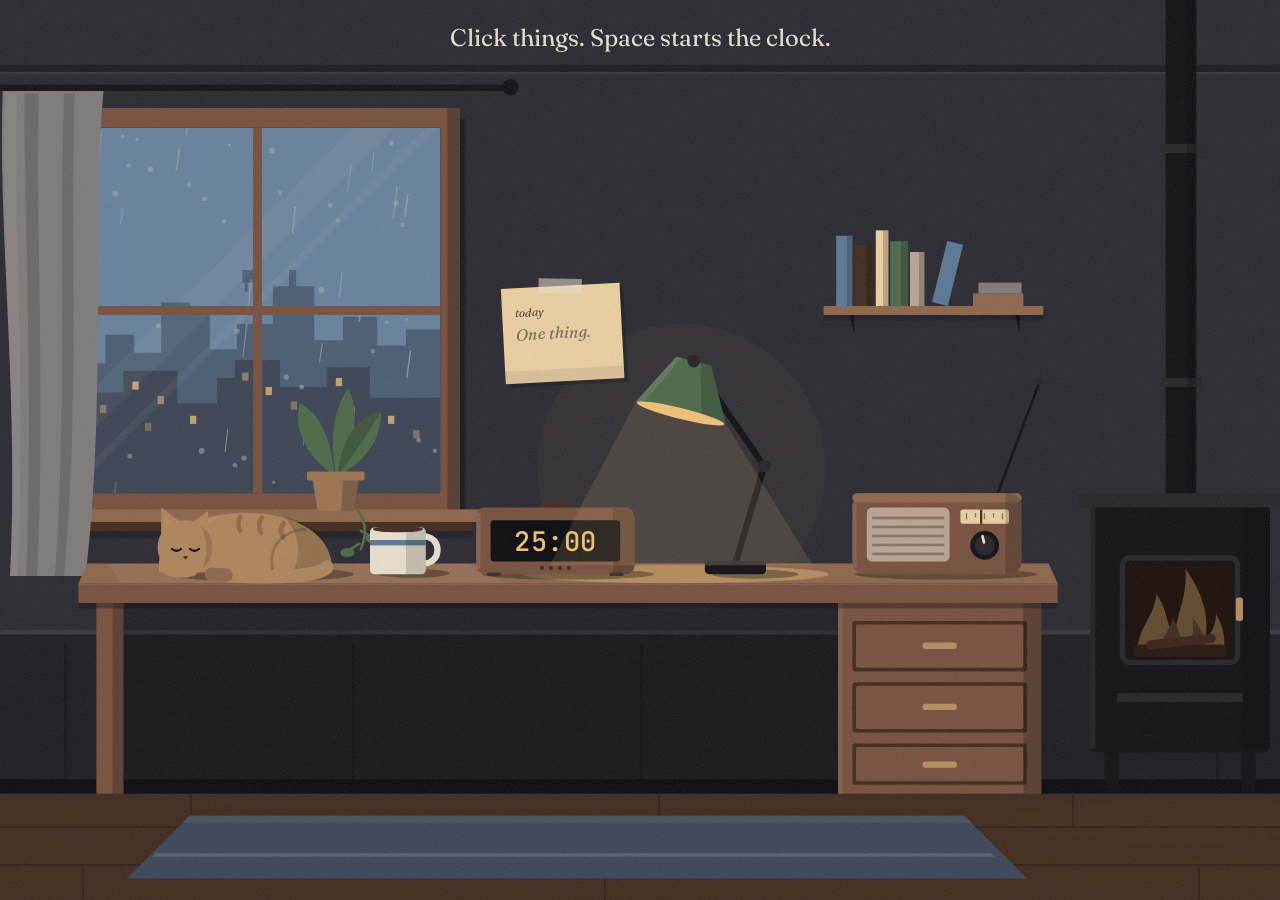
==== commit 7341b999: "Phase 3: accurate Pomodoro timer, cycle, cat states and settings - timer engine derives time left fr" ====
--- a/index.html
+++ b/index.html
@@ -19,6 +19,11 @@
 </head>
 <body>
   <h1 class="visually-hidden">Nook, a focus room</h1>
+
+  <header class="hud">
+    <button class="readout" type="button" aria-describedby="status"><span class="readout-time">25:00</span></button>
+    <p class="status" id="status" role="status"></p>
+  </header>
 
   <main class="stage">
     <div class="scene" id="scene">
@@ -298,24 +303,70 @@
 
         <!-- ===== Cat, asleep ===== -->
         <g id="cat" class="cat" data-state="asleep">
-          <ellipse class="f-ink" cx="378" cy="638" rx="104" ry="8" opacity=".35"/>
-          <g class="cat-body">
-            <path class="f-fur" d="M266 636c-6-40 34-66 96-66 62 0 98 28 96 66z"/>
-            <path class="f-ink" opacity=".18" d="M404 574c38 8 56 32 54 62h-44c12-24 6-46-10-62z"/>
-            <path class="f-wood" fill="none" stroke-width="5" stroke-linecap="round" opacity=".55" d="M356 574c-3 6-3 11 0 16M380 575c-4 6-4 12-1 17M404 581c-4 6-4 11 0 16"/>
-            <path class="f-paper" opacity=".12" d="M272 626c2-26 26-46 62-52-26 12-46 30-52 52z"/>
-            <path class="f-ink" fill="none" stroke-width="3" stroke-linecap="round" opacity=".2" d="M392 634c-6-26 10-44 36-46"/>
-          </g>
-          <path class="f-fur" fill="none" stroke-width="15" stroke-linecap="round" d="M452 630c-4 10-60 14-128 8"/>
-          <path class="f-wood" fill="none" stroke-width="15" stroke-linecap="round" opacity=".6" d="M340 639c-6 0-12 0-16-1"/>
-          <g class="cat-head">
-            <path class="f-fur" d="M268 598l0-34 24 18zM298 584l22-16 0 30z"/>
-            <path class="f-brass" opacity=".7" d="M273 590l0-16 11 9zM304 586l10-8 0 13z"/>
-            <circle class="f-fur" cx="294" cy="608" r="30"/>
-            <path class="f-ink" opacity=".14" d="M312 584a30 30 0 0 1 2 48c6-15 6-33-2-48z"/>
-            <path class="f-ink" fill="none" stroke-width="2.4" stroke-linecap="round" d="M280 610q5 4 10 0M300 610q5 4 10 0"/>
-            <path class="f-wood-dark" d="M292 618h6l-3 4z"/>
-            <ellipse class="f-fur" cx="290" cy="636" rx="18" ry="6"/>
+          <g class="cat-pose cat-pose--asleep">
+            <ellipse class="f-ink" cx="378" cy="638" rx="104" ry="8" opacity=".35"/>
+            <g class="cat-body">
+              <path class="f-fur" d="M266 636c-6-40 34-66 96-66 62 0 98 28 96 66z"/>
+              <path class="f-ink" opacity=".18" d="M404 574c38 8 56 32 54 62h-44c12-24 6-46-10-62z"/>
+              <path class="f-wood" fill="none" stroke-width="5" stroke-linecap="round" opacity=".55" d="M356 574c-3 6-3 11 0 16M380 575c-4 6-4 12-1 17M404 581c-4 6-4 11 0 16"/>
+              <path class="f-paper" opacity=".12" d="M272 626c2-26 26-46 62-52-26 12-46 30-52 52z"/>
+              <path class="f-ink" fill="none" stroke-width="3" stroke-linecap="round" opacity=".2" d="M392 634c-6-26 10-44 36-46"/>
+            </g>
+            <path class="f-fur" fill="none" stroke-width="15" stroke-linecap="round" d="M452 630c-4 10-60 14-128 8"/>
+            <path class="f-wood" fill="none" stroke-width="15" stroke-linecap="round" opacity=".6" d="M340 639c-6 0-12 0-16-1"/>
+            <g class="cat-head">
+              <path class="f-fur" d="M268 598l0-34 24 18zM298 584l22-16 0 30z"/>
+              <path class="f-brass" opacity=".7" d="M273 590l0-16 11 9zM304 586l10-8 0 13z"/>
+              <circle class="f-fur" cx="294" cy="608" r="30"/>
+              <path class="f-ink" opacity=".14" d="M312 584a30 30 0 0 1 2 48c6-15 6-33-2-48z"/>
+              <path class="f-ink" fill="none" stroke-width="2.4" stroke-linecap="round" d="M280 610q5 4 10 0M300 610q5 4 10 0"/>
+              <path class="f-wood-dark" d="M292 618h6l-3 4z"/>
+              <ellipse class="f-fur" cx="290" cy="636" rx="18" ry="6"/>
+            </g>
+          </g>
+
+          <!-- Stretch: a long play-bow, shown for a moment when the break starts -->
+          <g class="cat-pose cat-pose--stretch">
+            <ellipse class="f-ink" cx="372" cy="638" rx="104" ry="7" opacity=".35"/>
+            <path class="f-fur" fill="none" stroke-width="12" stroke-linecap="round" d="M444 578c14-14 18-38 8-58"/>
+            <rect class="f-fur" x="412" y="584" width="22" height="54" rx="10"/>
+            <rect class="f-ink" x="423" y="586" width="11" height="52" rx="5" opacity=".16"/>
+            <path class="f-fur" d="M298 632c22-12 56-34 94-54 28-14 58-16 62 6 4 22-14 36-42 38-40 4-82 16-114 10z"/>
+            <path class="f-ink" opacity=".16" d="M420 570c22-2 36 6 34 20-2 14-14 26-36 28 10-14 12-32 2-48z"/>
+            <path class="f-wood" fill="none" stroke-width="4" stroke-linecap="round" opacity=".5" d="M370 594c2 6 2 11 0 16M392 582c2 7 2 13 0 18M414 574c2 6 2 12 0 17"/>
+            <path class="f-paper" opacity=".12" d="M306 626c20-12 46-28 74-42-22 14-46 28-62 40z"/>
+            <rect class="f-fur" x="258" y="626" width="64" height="12" rx="6"/>
+            <path class="f-fur" d="M276 594l-2-30 22 16zM306 582l22-14-2 28z"/>
+            <path class="f-brass" opacity=".7" d="M280 588l-1-15 10 8zM311 580l9-6-1 12z"/>
+            <circle class="f-fur" cx="298" cy="606" r="26"/>
+            <path class="f-ink" opacity=".14" d="M314 586a26 26 0 0 1 2 40c5-13 5-27-2-40z"/>
+            <path class="f-ink" fill="none" stroke-width="2.4" stroke-linecap="round" d="M284 604q5 3 10 0M302 604q5 3 10 0"/>
+            <ellipse class="f-ink" cx="298" cy="618" rx="4" ry="3.5"/>
+          </g>
+
+          <!-- Awake: sitting up, watching the rain -->
+          <g class="cat-pose cat-pose--awake">
+            <ellipse class="f-ink" cx="376" cy="638" rx="64" ry="7" opacity=".35"/>
+            <path class="f-fur cat-tail" fill="none" stroke-width="12" stroke-linecap="round" d="M390 630c30 2 44-12 42-32-2-14-14-20-24-14"/>
+            <path class="f-fur" d="M326 636c-10-34-4-70 32-84 34 12 42 50 32 84z"/>
+            <path class="f-ink" opacity=".16" d="M374 558c20 16 24 48 16 78h-16c8-26 8-54 0-78z"/>
+            <path class="f-paper" opacity=".14" d="M346 598c-5 12-5 26 0 38h12c-5-12-5-26 0-38z"/>
+            <path class="f-wood" fill="none" stroke-width="4" stroke-linecap="round" opacity=".5" d="M376 574c6 4 8 10 8 16M380 598c5 3 7 8 7 13"/>
+            <ellipse class="f-fur" cx="344" cy="634" rx="12" ry="5"/>
+            <ellipse class="f-fur" cx="370" cy="634" rx="12" ry="5"/>
+            <g class="cat-head">
+              <path class="f-fur" d="M333 530l-3-32 22 17zM364 515l22-17-3 32z"/>
+              <path class="f-brass" opacity=".7" d="M337 524l-1-16 10 8zM370 515l10-8-1 16z"/>
+              <ellipse class="f-fur" cx="358" cy="536" rx="30" ry="27"/>
+              <path class="f-ink" opacity=".14" d="M376 515a30 27 0 0 1 0 42c6-13 6-29 0-42z"/>
+              <path class="f-wood" fill="none" stroke-width="3" stroke-linecap="round" opacity=".55" d="M352 513v8M358 511v9M364 513v8"/>
+              <ellipse class="cat-eye" cx="347" cy="535" rx="4.6" ry="5.2"/>
+              <ellipse class="cat-eye" cx="369" cy="535" rx="4.6" ry="5.2"/>
+              <ellipse class="f-ink" cx="347" cy="535" rx="1.4" ry="4"/>
+              <ellipse class="f-ink" cx="369" cy="535" rx="1.4" ry="4"/>
+              <path class="f-wood-dark" d="M355 544h6l-3 4z"/>
+              <path class="f-paper" fill="none" stroke-width="1.2" stroke-linecap="round" opacity=".35" d="M336 546h-14M336 550l-13 3M380 546h14M380 550l13 3"/>
+            </g>
           </g>
         </g>
 
@@ -343,6 +394,7 @@
           <rect class="f-ink" x="634" y="578" width="144" height="46" rx="4"/>
           <text class="clock-digits" id="clock-digits" x="706" y="612" text-anchor="middle">25:00</text>
           <g class="f-wood-dark"><rect x="630" y="636" width="16" height="4" rx="2"/><rect x="766" y="636" width="16" height="4" rx="2"/></g>
+          <g class="clock-pips" id="clock-pips"></g>
         </g>
 
         <!-- ===== Desk lamp ===== -->
@@ -426,9 +478,13 @@
         </div>
 
         <div class="obj" data-obj="clock">
-          <button class="obj-btn" type="button" aria-label="Desk clock, 25 minutes"></button>
-          <div class="tag"><div class="tag-inner">
-            <span class="tag-label">Clock <span class="tag-state">25 minutes</span></span>
+          <button class="obj-btn" type="button" aria-label="Desk clock. Focus, 25 minutes. Start" aria-describedby="status"></button>
+          <div class="tag"><div class="tag-inner">
+            <span class="tag-label"><span class="clock-phase">Focus, 1 of 4</span> <span class="tag-state">ready</span></span>
+            <span class="tag-actions">
+              <button class="text-btn" type="button" data-action="skip">Skip</button>
+              <button class="text-btn" type="button" data-action="settings" aria-haspopup="dialog" aria-controls="settings">Settings</button>
+            </span>
           </div></div>
         </div>
 
@@ -449,6 +505,35 @@
       </div>
     </div>
   </main>
+
+  <div class="popover" id="settings" role="dialog" aria-labelledby="settings-title" hidden>
+    <h2 class="popover-title" id="settings-title">The clock</h2>
+    <form class="settings-form" novalidate>
+      <div class="field">
+        <label for="set-focus">Focus</label>
+        <span class="field-input"><input id="set-focus" name="focus" type="number" inputmode="numeric" min="1" max="120" step="1"> <span class="unit">min</span></span>
+      </div>
+      <div class="field">
+        <label for="set-short">Short break</label>
+        <span class="field-input"><input id="set-short" name="short" type="number" inputmode="numeric" min="1" max="30" step="1"> <span class="unit">min</span></span>
+      </div>
+      <div class="field">
+        <label for="set-long">Long break</label>
+        <span class="field-input"><input id="set-long" name="long" type="number" inputmode="numeric" min="1" max="60" step="1"> <span class="unit">min</span></span>
+      </div>
+      <div class="field">
+        <label for="set-every">Long break after</label>
+        <span class="field-input"><input id="set-every" name="longEvery" type="number" inputmode="numeric" min="2" max="8" step="1"> <span class="unit">sessions</span></span>
+      </div>
+      <label class="check">
+        <input name="autoStart" type="checkbox">
+        <span>Start the next session on its own</span>
+      </label>
+      <div class="popover-actions">
+        <button class="text-btn" type="submit">Done</button>
+      </div>
+    </form>
+  </div>
 
   <section class="drawer" id="drawer" data-open="false" aria-label="Sounds">
     <button class="drawer-handle" type="button" aria-expanded="false" aria-controls="drawer-body">
--- a/css/tokens.css
+++ b/css/tokens.css
@@ -113,6 +113,8 @@
   --city:       color-mix(in oklab, var(--rain), var(--wall) 64%);
   --streak:     color-mix(in oklab, var(--rain), var(--paper) 50%);
   --ember:      color-mix(in oklab, var(--wood), black 62%);
+  --break-ink:  color-mix(in oklab, var(--plant), var(--paper) 55%); /* clock digits on a break */
+  --cat-eye:    color-mix(in oklab, var(--plant), var(--lamp) 45%);
 
   /* UI text and focus — checked for WCAG AA against --wall (see DESIGN.md) */
   --text:       var(--paper);
--- a/css/room.css
+++ b/css/room.css
@@ -121,6 +121,40 @@
   transform: rotate(calc(-130deg + var(--vol, 0.5) * 260deg));
 }
 
+/* --- Clock ----------------------------------------------------------------- */
+.clock-digits { transition: fill var(--dur-calm) var(--ease-out), opacity var(--dur-calm) var(--ease-out); }
+[data-status="paused"] > .clock-digits { opacity: 0.55; }
+[data-phase="short"] > .clock-digits,
+[data-phase="long"] > .clock-digits { fill: var(--break-ink); }
+.clock-pips circle { fill: var(--wood-dark); transition: fill var(--dur-calm) var(--ease-out); }
+.clock-pips .is-done { fill: var(--lamp); }
+
+/* --- Cat: asleep during focus, stretches, then sits up for the break ------- */
+.cat-pose { opacity: 0; transition: opacity 260ms var(--ease-out); }
+.cat[data-state="asleep"] .cat-pose--asleep,
+.cat[data-state="stretch"] .cat-pose--stretch,
+.cat[data-state="awake"] .cat-pose--awake { opacity: 1; }
+.cat-eye { fill: var(--cat-eye); }
+
+@media (prefers-reduced-motion: no-preference) {
+  .cat-pose--asleep .cat-body {
+    transform-box: fill-box;
+    transform-origin: 50% 100%;
+    animation: cat-breathe 2.1s var(--ease-soft) infinite alternate;
+  }
+  .cat-tail {
+    transform-box: fill-box;
+    transform-origin: 0% 100%;
+    animation: cat-tail 7s var(--ease-soft) infinite;
+  }
+}
+@keyframes cat-breathe { to { transform: scaleY(1.025); } }
+@keyframes cat-tail {
+  0%, 72%, 100% { rotate: 0deg; }
+  82% { rotate: -7deg; }
+  91% { rotate: 3deg; }
+}
+
 /* Hover/focus: the object catches a little more light. */
 .room [data-hover] { filter: brightness(1.12); }
 .room g[id], .room [data-object] { transition: filter var(--dur-quick) var(--ease-out); }
--- a/css/ui.css
+++ b/css/ui.css
@@ -174,6 +174,144 @@
 .tag-input::placeholder { color: var(--text-muted); opacity: 1; }
 .tag-input:focus-visible { outline: none; border-bottom-color: var(--focus); }
 
+.tag-actions { display: flex; gap: 16px; margin-top: 2px; }
+
+/* Quiet text buttons: underlined words, no boxes. */
+.text-btn {
+  min-height: 32px;
+  padding: 4px 0;
+  border: 0;
+  background: none;
+  color: var(--text);
+  font-size: var(--step--1);
+  text-decoration: underline;
+  text-decoration-color: color-mix(in oklab, var(--paper), transparent 60%);
+  text-underline-offset: 3px;
+  cursor: pointer;
+  transition: text-decoration-color var(--dur-quick) var(--ease-out);
+}
+.text-btn:hover { text-decoration-color: var(--lamp); }
+@media (pointer: coarse) { .text-btn { min-height: 44px; padding: 0 4px; } }
+
+/* --- Status line (and, on phones, the big readout) ------------------------ */
+:root { --hud-h: 0px; }
+
+.hud {
+  position: fixed;
+  z-index: 15;
+  top: 0;
+  left: 0;
+  right: 0;
+  display: flex;
+  flex-direction: column;
+  align-items: center;
+  gap: 2px;
+  padding: max(22px, env(safe-area-inset-top)) 16px 0;
+  text-align: center;
+  pointer-events: none;
+}
+
+.status {
+  max-width: 40ch;
+  margin: 0;
+  font-size: var(--step-2);
+  font-variation-settings: "opsz" 36;
+  line-height: 1.3;
+  color: var(--text);
+  text-wrap: balance;
+}
+
+.readout { display: none; }
+
+/* --- Settings popover ------------------------------------------------------ */
+.popover {
+  position: fixed;
+  z-index: 30;
+  width: 312px;
+  padding: 16px 18px 10px;
+  border: 1px solid color-mix(in oklab, var(--paper), transparent 84%);
+  border-radius: 2px;
+  background: var(--ink);
+  color: var(--text);
+  opacity: 0;
+  translate: 0 6px;
+  transition: opacity var(--dur-calm) var(--ease-out), translate var(--dur-calm) var(--ease-out);
+}
+.popover[hidden] { display: none; }
+.popover[data-open] { opacity: 1; translate: 0 0; }
+
+.popover-title {
+  margin: 0 0 6px;
+  font-size: var(--step-1);
+  font-weight: 400;
+}
+
+.field {
+  display: flex;
+  align-items: center;
+  justify-content: space-between;
+  gap: 12px;
+  min-height: 44px;
+  border-bottom: 1px solid color-mix(in oklab, var(--paper), transparent 90%);
+}
+.field-input { display: flex; align-items: baseline; gap: 6px; }
+.field input {
+  width: 3.2em;
+  padding: 4px 2px;
+  border: 0;
+  border-bottom: 1px solid color-mix(in oklab, var(--paper), transparent 60%);
+  border-radius: 0;
+  background: transparent;
+  color: var(--text);
+  font-size: 16px;
+  font-variant-numeric: tabular-nums lining-nums;
+  text-align: right;
+  -moz-appearance: textfield;
+  appearance: textfield;
+}
+.field input::-webkit-inner-spin-button,
+.field input::-webkit-outer-spin-button { -webkit-appearance: none; margin: 0; }
+.field input:focus-visible { outline: none; border-bottom-color: var(--focus); }
+.unit { width: 4.4em; color: var(--text-muted); font-size: var(--step--1); }
+
+.check {
+  display: flex;
+  align-items: flex-start;
+  gap: 10px;
+  min-height: 44px;
+  padding: 12px 0 2px;
+  cursor: pointer;
+}
+.check input {
+  appearance: none;
+  -webkit-appearance: none;
+  flex: none;
+  display: grid;
+  place-content: center;
+  width: 18px;
+  height: 18px;
+  margin: 2px 0 0;
+  border: 1.5px solid var(--text-muted);
+  border-radius: 3px;
+  cursor: pointer;
+  transition: background-color var(--dur-quick) var(--ease-out), border-color var(--dur-quick) var(--ease-out);
+}
+.check input::before {
+  content: "";
+  width: 9px;
+  height: 5px;
+  border-left: 2px solid var(--ink);
+  border-bottom: 2px solid var(--ink);
+  rotate: -45deg;
+  translate: 0 -1px;
+  opacity: 0;
+}
+.check input:checked { background: var(--lamp); border-color: var(--lamp); }
+.check input:checked::before { opacity: 1; }
+.check input:focus-visible { outline-offset: 3px; }
+
+.popover-actions { display: flex; justify-content: flex-end; }
+
 /* --- Sliders -------------------------------------------------------------- */
 .slider {
   --pct: 50%;
@@ -236,15 +374,54 @@
     --vb-w: 624;
     --vb-h: 960;
 
-    top: auto;
-    bottom: var(--handle-h);
-    width: min(100cqw, (100cqh - var(--handle-h)) * var(--vb-w) / var(--vb-h));
+    /* Full width when possible. The floor may slip behind the shelf (up to a
+       quarter of the crop) before the scene shrinks. Sits on the shelf when
+       the screen is tall, tucks under the readout when it is short. */
+    --scene-w: min(100cqw, (100cqh - var(--handle-h) - var(--hud-h)) * 4 / 3 * var(--vb-w) / var(--vb-h));
+    width: var(--scene-w);
+    top: max(var(--hud-h), 100cqh - var(--handle-h) - var(--scene-w) * var(--vb-h) / var(--vb-w));
     translate: -50% 0;
   }
 
   .obj[data-obj="stove"],
   .obj[data-obj="radio"],
   .obj[data-obj="lamp"] { display: none; }
+
+  /* Room for the readout and status line above the scene. */
+  :root { --hud-h: calc(118px + env(safe-area-inset-top)); }
+
+  .hud { padding-top: max(18px, env(safe-area-inset-top)); gap: 0; }
+
+  .readout {
+    display: block;
+    min-height: 44px;
+    padding: 0 14px;
+    border: 0;
+    background: transparent;
+    color: var(--lamp);
+    font-family: var(--font-mono);
+    font-size: var(--step-3);
+    font-weight: 400;
+    letter-spacing: 0.02em;
+    line-height: 1.25;
+    cursor: pointer;
+    pointer-events: auto;
+    -webkit-tap-highlight-color: transparent;
+    transition: color var(--dur-calm) var(--ease-out);
+  }
+  .readout[data-phase="short"],
+  .readout[data-phase="long"] { color: var(--break-ink); }
+  .readout[data-status="paused"] { color: var(--text-muted); }
+
+  .status { font-size: var(--step-0); font-variation-settings: normal; }
+
+  .popover {
+    left: 16px;
+    right: 16px;
+    top: auto;
+    bottom: calc(var(--handle-h) + 12px);
+    width: auto;
+  }
 
   /* Objects near the right edge open their tags leftwards. */
   .obj[data-obj="note"] .tag,
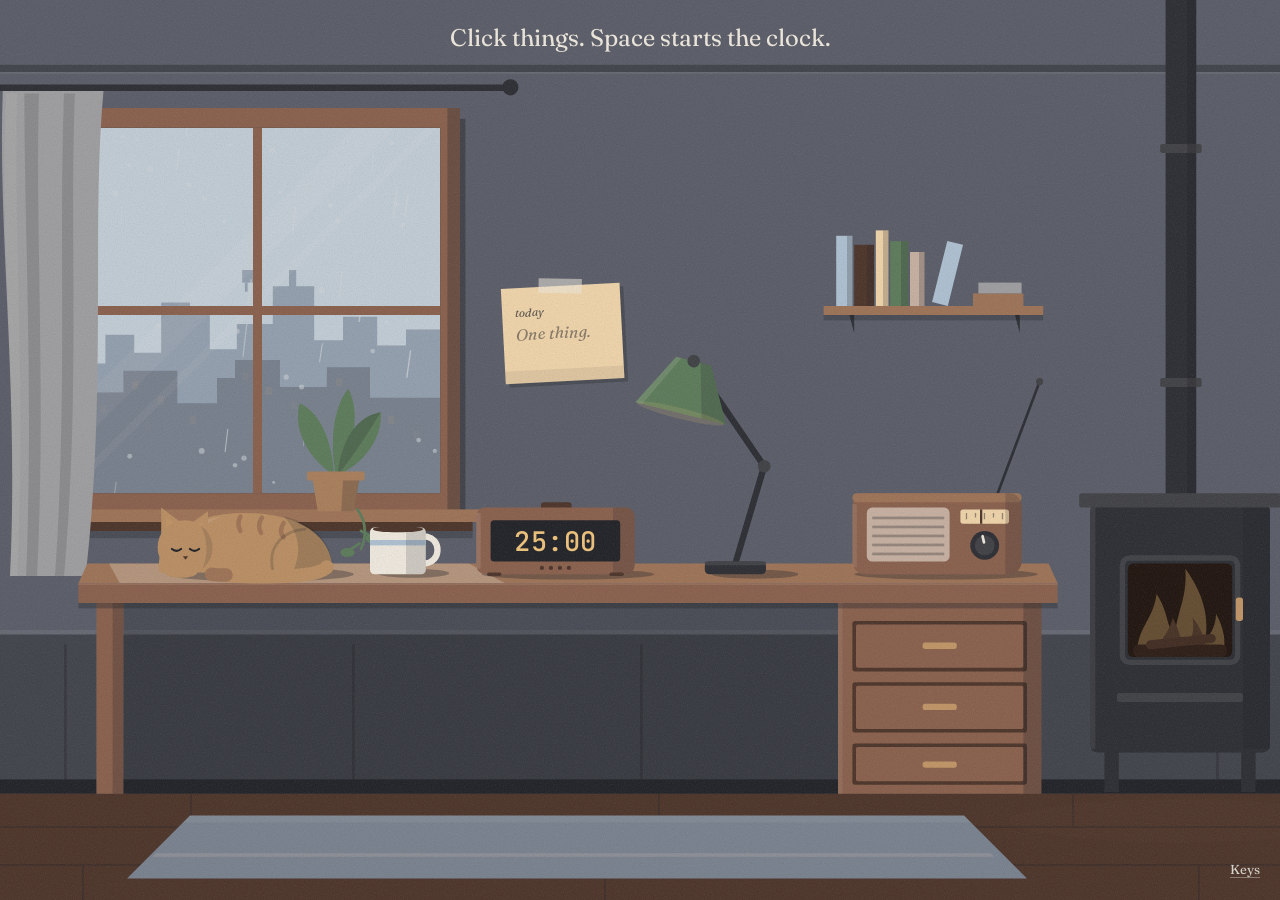
==== commit d16d9786: "Phase 5: time-of-day light, shortcuts, notifications, PWA, a11y pass - the room follows the local cl" ====
--- a/index.html
+++ b/index.html
@@ -7,8 +7,12 @@
   <meta name="description" content="A quiet room to focus in. Rain, a kettle, a stove, a radio and a desk clock that keeps your Pomodoro.">
   <meta name="color-scheme" content="dark">
   <meta name="theme-color" content="#2b2a33">
+  <meta name="apple-mobile-web-app-title" content="Nook">
   <title>Nook</title>
+  <script src="js/early.js"></script>
   <link rel="icon" href="icons/favicon.svg" type="image/svg+xml">
+  <link rel="apple-touch-icon" href="icons/apple-touch-icon.png">
+  <link rel="manifest" href="manifest.webmanifest">
   <link rel="preload" href="fonts/fraunces-var.woff2" as="font" type="font/woff2" crossorigin>
   <link rel="preload" href="fonts/fraunces-var-italic.woff2" as="font" type="font/woff2" crossorigin>
   <link rel="preload" href="fonts/jetbrains-mono-var.woff2" as="font" type="font/woff2" crossorigin>
@@ -446,34 +450,18 @@
           </div></div>
         </div>
 
-        <div class="obj" data-obj="note">
-          <button class="obj-btn" type="button" aria-label="Sticky note. Edit this session's one task"></button>
-          <div class="tag"><div class="tag-inner">
-            <label class="tag-label" for="task-input">The one thing</label>
-            <input class="tag-input" id="task-input" type="text" maxlength="40" autocomplete="off" spellcheck="true" placeholder="What is this session for?">
-          </div></div>
-        </div>
-
-        <div class="obj" data-obj="stove" data-sound="fire">
-          <button class="obj-btn" type="button" aria-pressed="false" aria-label="Fire in the stove"></button>
-          <div class="tag"><div class="tag-inner">
-            <span class="tag-label">Fire <span class="tag-state">off</span></span>
-            <input class="slider" type="range" min="0" max="100" step="1" value="50" aria-label="Fire volume">
-          </div></div>
-        </div>
-
-        <div class="obj" data-obj="radio" data-sound="radio">
-          <button class="obj-btn" type="button" aria-pressed="false" aria-label="Radio, soft music"></button>
-          <div class="tag"><div class="tag-inner">
-            <span class="tag-label">Radio <span class="tag-state">off</span></span>
-            <input class="slider" type="range" min="0" max="100" step="1" value="45" aria-label="Radio volume">
-          </div></div>
-        </div>
-
-        <div class="obj" data-obj="lamp">
-          <button class="obj-btn" type="button" aria-pressed="true" aria-label="Desk lamp"></button>
-          <div class="tag"><div class="tag-inner">
-            <span class="tag-label">Lamp <span class="tag-state">on</span></span>
+        <div class="obj" data-obj="cat">
+          <button class="obj-btn" type="button" aria-label="The cat, asleep"></button>
+          <div class="tag"><div class="tag-inner">
+            <span class="tag-label">The cat <span class="tag-state">asleep</span></span>
+          </div></div>
+        </div>
+
+        <div class="obj" data-obj="mug" data-sound="cafe">
+          <button class="obj-btn" type="button" aria-pressed="false" aria-label="Mug, café sounds"></button>
+          <div class="tag"><div class="tag-inner">
+            <span class="tag-label">Café <span class="tag-state">off</span></span>
+            <input class="slider" type="range" min="0" max="100" step="1" value="40" aria-label="Café volume">
           </div></div>
         </div>
 
@@ -488,18 +476,34 @@
           </div></div>
         </div>
 
-        <div class="obj" data-obj="mug" data-sound="cafe">
-          <button class="obj-btn" type="button" aria-pressed="false" aria-label="Mug, café sounds"></button>
-          <div class="tag"><div class="tag-inner">
-            <span class="tag-label">Café <span class="tag-state">off</span></span>
-            <input class="slider" type="range" min="0" max="100" step="1" value="40" aria-label="Café volume">
-          </div></div>
-        </div>
-
-        <div class="obj" data-obj="cat">
-          <button class="obj-btn" type="button" aria-label="The cat, asleep"></button>
-          <div class="tag"><div class="tag-inner">
-            <span class="tag-label">The cat <span class="tag-state">asleep</span></span>
+        <div class="obj" data-obj="note">
+          <button class="obj-btn" type="button" aria-label="Sticky note. Edit this session's one task"></button>
+          <div class="tag"><div class="tag-inner">
+            <label class="tag-label" for="task-input">The one thing</label>
+            <input class="tag-input" id="task-input" type="text" maxlength="40" autocomplete="off" spellcheck="true" placeholder="What is this session for?">
+          </div></div>
+        </div>
+
+        <div class="obj" data-obj="lamp">
+          <button class="obj-btn" type="button" aria-pressed="true" aria-label="Desk lamp"></button>
+          <div class="tag"><div class="tag-inner">
+            <span class="tag-label">Lamp <span class="tag-state">on</span></span>
+          </div></div>
+        </div>
+
+        <div class="obj" data-obj="radio" data-sound="radio">
+          <button class="obj-btn" type="button" aria-pressed="false" aria-label="Radio, soft music"></button>
+          <div class="tag"><div class="tag-inner">
+            <span class="tag-label">Radio <span class="tag-state">off</span></span>
+            <input class="slider" type="range" min="0" max="100" step="1" value="45" aria-label="Radio volume">
+          </div></div>
+        </div>
+
+        <div class="obj" data-obj="stove" data-sound="fire">
+          <button class="obj-btn" type="button" aria-pressed="false" aria-label="Fire in the stove"></button>
+          <div class="tag"><div class="tag-inner">
+            <span class="tag-label">Fire <span class="tag-state">off</span></span>
+            <input class="slider" type="range" min="0" max="100" step="1" value="50" aria-label="Fire volume">
           </div></div>
         </div>
       </div>
@@ -529,11 +533,33 @@
         <input name="autoStart" type="checkbox">
         <span>Start the next session on its own</span>
       </label>
+      <label class="check" data-row="notify">
+        <input name="notify" type="checkbox">
+        <span>Tell me when a session ends, even in another tab</span>
+      </label>
+      <p class="settings-note" role="status"></p>
       <div class="popover-actions">
         <button class="text-btn" type="submit">Done</button>
       </div>
     </form>
   </div>
+
+  <div class="popover popover--centre" id="shortcuts" role="dialog" aria-labelledby="shortcuts-title" hidden>
+    <h2 class="popover-title" id="shortcuts-title">Keys</h2>
+    <dl class="keys">
+      <div><dt><kbd>Space</kbd></dt><dd>Start or pause the clock</dd></div>
+      <div><dt><kbd>S</kbd></dt><dd>Skip to the next session</dd></div>
+      <div><dt><kbd>M</kbd></dt><dd>Mute everything</dd></div>
+      <div><dt><kbd>1</kbd> <kbd>2</kbd> <kbd>3</kbd> <kbd>4</kbd></dt><dd>Rain, café, fire, radio</dd></div>
+      <div><dt><kbd>?</kbd></dt><dd>This list</dd></div>
+      <div><dt><kbd>Esc</kbd></dt><dd>Close whatever is open</dd></div>
+    </dl>
+    <div class="popover-actions">
+      <button class="text-btn" type="button" data-close>Close</button>
+    </div>
+  </div>
+
+  <button class="keys-btn text-btn" type="button" aria-haspopup="dialog" aria-controls="shortcuts">Keys</button>
 
   <section class="drawer" id="drawer" data-open="false" aria-label="Sounds">
     <button class="drawer-handle" type="button" aria-expanded="false" aria-controls="drawer-body">
--- a/css/tokens.css
+++ b/css/tokens.css
@@ -27,6 +27,35 @@
   font-weight: 100 800;
   font-style: normal;
   font-display: swap;
+}
+
+/* --- Registered tokens ----------------------------------------------------
+   Registering the six colours and the light levels lets the browser animate
+   them, so a change of time of day crossfades the whole room. Browsers
+   without @property simply switch. */
+@property --wall  { syntax: "<color>"; inherits: true; initial-value: #2b2a33; }
+@property --wood  { syntax: "<color>"; inherits: true; initial-value: #7a5240; }
+@property --lamp  { syntax: "<color>"; inherits: true; initial-value: #f2c57c; }
+@property --rain  { syntax: "<color>"; inherits: true; initial-value: #5c7a99; }
+@property --plant { syntax: "<color>"; inherits: true; initial-value: #4f6b4a; }
+@property --paper { syntax: "<color>"; inherits: true; initial-value: #ede3d1; }
+@property --daylight    { syntax: "<number>"; inherits: true; initial-value: 0.12; }
+@property --lamp-on     { syntax: "<number>"; inherits: true; initial-value: 1; }
+@property --city-lights { syntax: "<number>"; inherits: true; initial-value: 0.75; }
+@property --sky-lift    { syntax: "<percentage>"; inherits: true; initial-value: 10%; }
+
+/* The page's own lighting change: slow, eased, never a jump. */
+html {
+  transition:
+    --wall 2.4s var(--ease-out, ease-out),
+    --wood 2.4s var(--ease-out, ease-out),
+    --lamp 2.4s var(--ease-out, ease-out),
+    --rain 2.4s var(--ease-out, ease-out),
+    --plant 2.4s var(--ease-out, ease-out),
+    --paper 2.4s var(--ease-out, ease-out),
+    --daylight 2.4s var(--ease-out, ease-out),
+    --city-lights 2.4s var(--ease-out, ease-out),
+    --sky-lift 2.4s var(--ease-out, ease-out);
 }
 
 /* --- Base palette: evening is the reference state ------------------------ */
--- a/css/room.css
+++ b/css/room.css
@@ -155,6 +155,52 @@
   91% { rotate: 3deg; }
 }
 
+/* --- Motion while a sound plays (none under reduced motion) --------------
+   Rain streaks slide down the glass, steam drifts up and thins out, flames
+   lick. Each element fades at the ends of its travel, so the restart is
+   never seen. Slow, physical, no bounce. */
+@media (prefers-reduced-motion: no-preference) {
+  [data-on="true"] .streak {
+    animation: streak-fall 1.3s linear infinite;
+  }
+  [data-on="true"] .streak:nth-child(3n)   { animation-duration: 1.05s; }
+  [data-on="true"] .streak:nth-child(3n+1) { animation-duration: 1.6s; }
+  [data-on="true"] .streak:nth-child(4n)   { animation-delay: -0.4s; }
+  [data-on="true"] .streak:nth-child(4n+1) { animation-delay: -0.9s; }
+  [data-on="true"] .streak:nth-child(4n+2) { animation-delay: -0.2s; }
+  [data-on="true"] .streak:nth-child(5n)   { animation-delay: -1.2s; }
+
+  [data-on="true"] .steam path {
+    transform-box: fill-box;
+    transform-origin: 50% 100%;
+    animation: steam-rise 6s var(--ease-soft) infinite;
+  }
+  [data-on="true"] .steam path:nth-child(2) { animation-delay: -3s; animation-duration: 6.8s; }
+
+  [data-on="true"] .fire path {
+    transform-box: fill-box;
+    transform-origin: 50% 100%;
+    animation: flame-lick 0.9s var(--ease-soft) infinite alternate;
+  }
+  [data-on="true"] .fire path + path { animation-duration: 0.7s; animation-delay: -0.3s; }
+}
+
+@keyframes streak-fall {
+  0%   { transform: translate(2px, -28px); opacity: 0; }
+  20%  { opacity: 1; }
+  75%  { opacity: 1; }
+  100% { transform: translate(-5px, 34px); opacity: 0; }
+}
+@keyframes steam-rise {
+  0%   { transform: translateY(8px) scaleX(0.9); opacity: 0; }
+  30%  { opacity: 1; }
+  100% { transform: translateY(-18px) scaleX(1.15); opacity: 0; }
+}
+@keyframes flame-lick {
+  from { transform: scaleY(0.94) skewX(-1.5deg); }
+  to   { transform: scaleY(1.04) skewX(1.5deg); }
+}
+
 /* Hover/focus: the object catches a little more light. */
 .room [data-hover] { filter: brightness(1.12); }
 .room g[id], .room [data-object] { transition: filter var(--dur-quick) var(--ease-out); }
--- a/css/ui.css
+++ b/css/ui.css
@@ -17,10 +17,11 @@
   line-height: 1.5;
   overflow: hidden;
   -webkit-font-smoothing: antialiased;
-  transition: background-color var(--dur-slow) var(--ease-out);
 }
 
 button, input { font: inherit; color: inherit; }
+
+[hidden] { display: none !important; }
 
 .visually-hidden {
   position: absolute !important;
@@ -91,6 +92,9 @@
 .obj[data-obj="mug"]    { --x: 490;  --y: 500; --w: 96;  --h: 144; }
 .obj[data-obj="cat"]    { --x: 256;  --y: 548; --w: 210; --h: 96; }
 
+/* The cat and the mug sit in front of the window's lower edge. */
+.obj { z-index: 1; }
+.obj[data-obj="window"] { z-index: 0; }
 .obj:hover, .obj:has(:focus-visible), .obj[data-active] { z-index: 5; }
 
 .obj-btn {
@@ -312,6 +316,59 @@
 
 .popover-actions { display: flex; justify-content: flex-end; }
 
+.settings-note {
+  margin: 0;
+  color: var(--text-muted);
+  font-size: var(--step--1);
+  font-style: italic;
+}
+.settings-note:empty { display: none; }
+
+/* Shortcuts: centred, a short list of keys. */
+.popover--centre {
+  left: 50%;
+  top: 50%;
+  translate: -50% calc(-50% + 6px);
+  width: min(360px, calc(100vw - 32px));
+}
+.popover--centre[data-open] { translate: -50% -50%; }
+
+.keys { display: grid; gap: 2px; margin: 4px 0 8px; }
+.keys > div {
+  display: grid;
+  grid-template-columns: 120px 1fr;
+  align-items: baseline;
+  gap: 12px;
+  min-height: 34px;
+  border-bottom: 1px solid color-mix(in oklab, var(--paper), transparent 90%);
+}
+.keys dt, .keys dd { margin: 0; }
+.keys dd { font-size: var(--step-0); }
+
+kbd {
+  display: inline-block;
+  min-width: 1.9em;
+  padding: 1px 6px 2px;
+  border: 1px solid color-mix(in oklab, var(--paper), transparent 70%);
+  border-bottom-width: 2px;
+  border-radius: 3px;
+  font-family: inherit;
+  font-size: var(--step--1);
+  text-align: center;
+}
+
+/* A quiet way in to the shortcuts, for people with a keyboard. */
+.keys-btn {
+  position: fixed;
+  z-index: 15;
+  right: 20px;
+  bottom: 14px;
+  color: var(--text-muted);
+}
+@media (hover: none), (pointer: coarse) {
+  .keys-btn { display: none; }
+}
+
 /* --- Sliders -------------------------------------------------------------- */
 .slider {
   --pct: 50%;
@@ -386,6 +443,8 @@
   .obj[data-obj="stove"],
   .obj[data-obj="radio"],
   .obj[data-obj="lamp"] { display: none; }
+
+  .keys-btn { display: none; }
 
   /* Room for the readout and status line above the scene. */
   :root { --hud-h: calc(118px + env(safe-area-inset-top)); }
